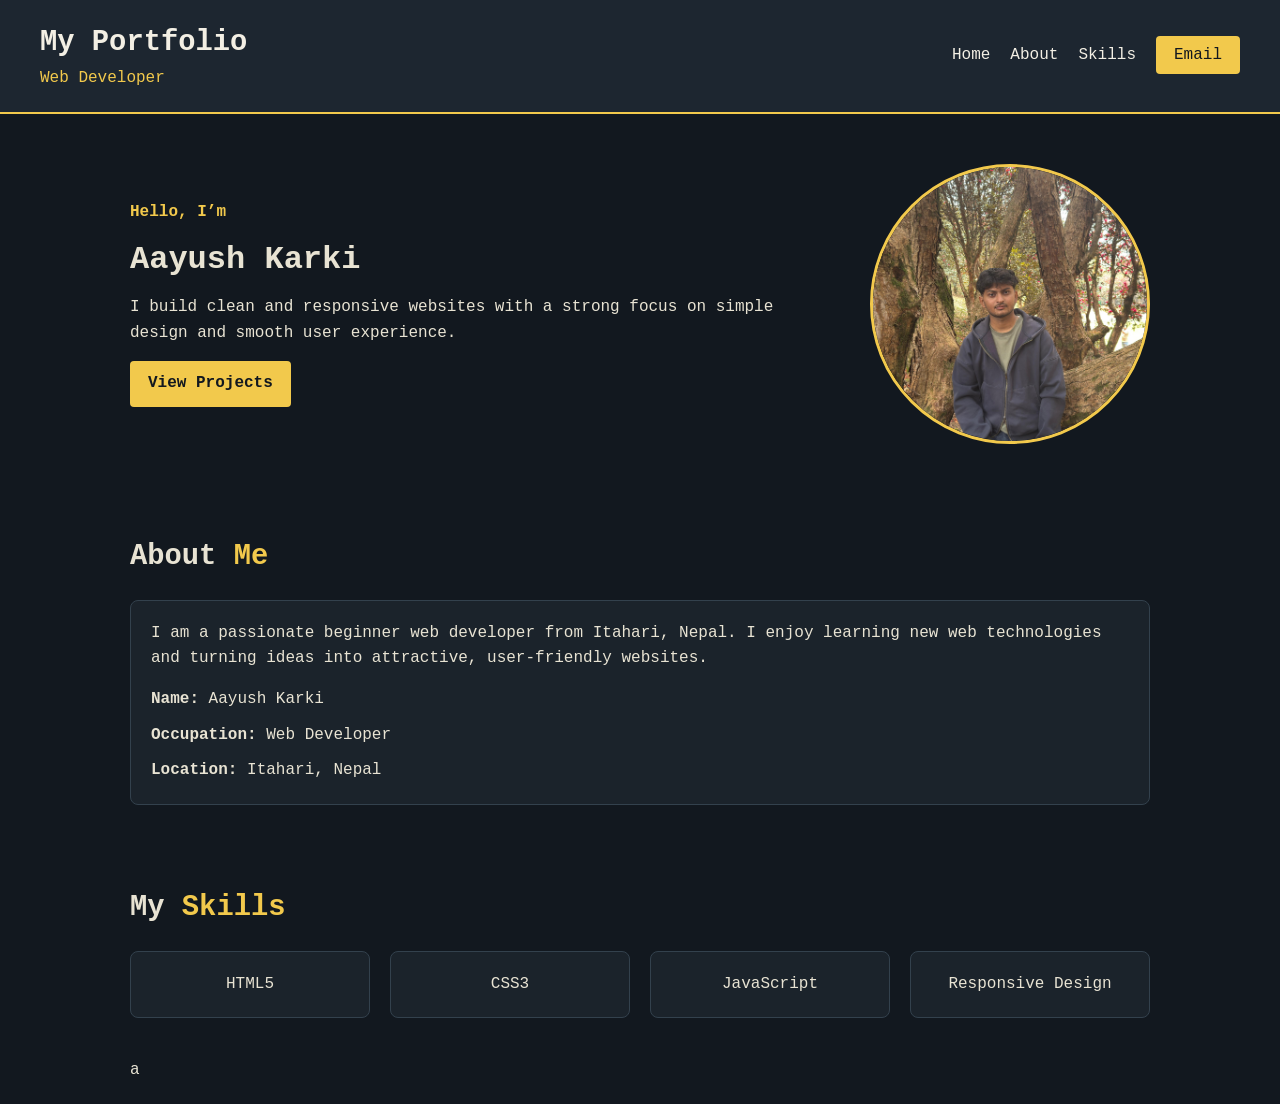
==== index.html @ 173c533f "firstcommit" ====
<!DOCTYPE html>
<html lang="en">
<head>
    <meta charset="UTF-8">
    <meta name="viewport" content="width=device-width, initial-scale=1.0">
    <title>My Portfolio</title>
    <link rel="stylesheet" href="style.css">
</head>
<body>
    <header class="container">
        <div class="brand">
            <h1>My Portfolio</h1>
            <p>Web Developer</p>
        </div>
        <nav class="navbar">
            <ul>
                <li><a href="#home">Home</a></li>
                <li><a href="#about">About</a></li>
                <li><a href="#skills">Skills</a></li>
                <li><a href="mailto:connects.aayush@gmail.com" class="email">Email</a></li>
            </ul>
        </nav>
    </header>

    <main>
        <section id="home" class="profile">
            <div class="profile-text">
                <p class="intro">Hello, I’m</p>
                <h2>Aayush Karki</h2>
                <p>I build clean and responsive websites with a strong focus on simple design and smooth user experience.</p>
                <a href="#projects" class="btn">View Projects</a>
            </div>
            <img src="images/profile.jpg" alt="Aayush Karki" class="profile-image">
        </section>

        <section id="about" class="section">
            <h2>About <span>Me</span></h2>
            <div class="card">
                <p>I am a passionate beginner web developer from Itahari, Nepal. I enjoy learning new web technologies and turning ideas into attractive, user-friendly websites.</p>
                <ul class="info-list">
                    <li><strong>Name:</strong> Aayush Karki</li>
                    <li><strong>Occupation:</strong> Web Developer</li>
                    <li><strong>Location:</strong> Itahari, Nepal</li>
                </ul>
            </div>
        </section>

        <section id="skills" class="section">
            <h2>My <span>Skills</span></h2>
            <div class="skills-grid">
                <div class="card skill-card">HTML5</div>
                <div class="card skill-card">CSS3</div>
                <div class="card skill-card">JavaScript</div>
                <div class="card skill-card">Responsive Design</div>
                a
            </div>
        </section>

        <!-- <section id="qualifications" class="section">
            <h2>Qualifications</h2>
            <div class="timeline">
                <div class="card timeline-item">
                    <h3>2025 - Present</h3>
                    <p>Learning web development and creating personal projects.</p>
                </div>
                <div class="card timeline-item">
                    <h3>2024</h3>
                    <p>Built foundational knowledge in HTML, CSS, and design basics.</p>
                </div>
            </div>
        </section>

        <section id="projects" class="section">
            <h2>Projects</h2>
            <div class="projects-grid">
                <article class="card project-card">
                    <h3>Portfolio Website</h3>
                    <p>A simple personal portfolio built with HTML and CSS.</p>
                </article>
                <article class="card project-card">
                    <h3>Landing Page</h3>
                    <p>A responsive landing page with structured content sections.</p>
                </article>
                <article class="card project-card">
                    <h3>Web Design Practice</h3>
                    <p>Experimenting with layouts, colors, and UI styling.</p>
                </article>
            </div>
        </section> -->
    </main>

    <!-- <footer class="footer">
        <p>© 2026 Aayush Karki. All rights reserved.</p>
    </footer> -->
</body>
</html>
---- style.css ----
* {
    box-sizing: border-box;
    margin: 0;
    padding: 0;
}

body {
    background-color: #12181f;
    color: #e8e3d3;
    font-family: 'Courier New', Courier, monospace;
    line-height: 1.6;
}

a {
    color: inherit;
    text-decoration: none;
}

.container {
    background-color: #1d2630;
    padding: 20px 40px;
    color: #f3efe4;
    display: flex;
    justify-content: space-between;
    align-items: center;
    border-bottom: 2px solid #f2c94c;
}

.brand h1 {
    font-size: 1.8rem;
}

.brand p {
    color: #f2c94c;
}

.navbar ul {
    display: flex;
    gap: 20px;
    list-style: none;
}
.email:hover{
    background-color: #12181f;
}

.navbar a:hover {
    color: #f2c94c;
}
.email{
    background-color: #f2c94c;
    color: #12181f;
    padding: 10px 18px;
    border-radius: 4px;
}


.profile {
    display: flex;
    justify-content: space-between;
    align-items: center;
    gap: 30px;
    padding: 50px 40px;
    max-width: 1100px;
    margin: 0 auto;
}

.profile-text {
    flex: 1;
}

.intro {
    color: #f2c94c;
    font-weight: bold;
    margin-bottom: 8px;
}

.profile h2 {
    font-size: 2rem;
    margin-bottom: 10px;
}

.btn {
    display: inline-block;
    margin-top: 15px;
    background-color: #f2c94c;
    color: #12181f;
    padding: 10px 18px;
    font-weight: bold;
    border-radius: 4px;
}

.btn:hover {
    background-color: #ffd96a;
    color: #12181f;
}

.profile-image {
    width: 280px;
    height: 280px;
    object-fit: cover;
    border: 3px solid #f2c94c;
    border-radius: 50%;
}

.section {
    padding: 40px 40px 20px;
    max-width: 1100px;
    margin: 0 auto;
}

.section h2 {
    margin-bottom: 20px;
    font-size: 1.8rem;
}

.section h2 span {
    color: #f2c94c;
}

.card {
    border: 1px solid #33414d;
    padding: 20px;
    border-radius: 8px;
    margin-bottom: 20px;
    background-color: #1b232b;
}

.info-list {
    list-style: none;
    display: grid;
    gap: 10px;
    margin-top: 15px;
}

.skills-grid,
.projects-grid {
    display: grid;
    grid-template-columns: repeat(auto-fit, minmax(220px, 1fr));
    gap: 20px;
}

.skill-card,
.project-card {
    text-align: center;
}

.timeline {
    display: grid;
    gap: 20px;
}

.timeline-item h3,
.project-card h3 {
    color: #f2c94c;
    margin-bottom: 8px;
}

.footer {
    text-align: center;
    padding: 25px 20px;
    margin-top: 30px;
    background-color: #1a2129;
    border-top: 2px solid #f2c94c;
    color: #e8e3d3;
}

@media (max-width: 768px) {
    .container,
    .profile {
        flex-direction: column;
        text-align: center;
    }

    .navbar ul {
        flex-wrap: wrap;
        justify-content: center;
    }

    .profile-image {
        width: 220px;
        height: 220px;
    }
}
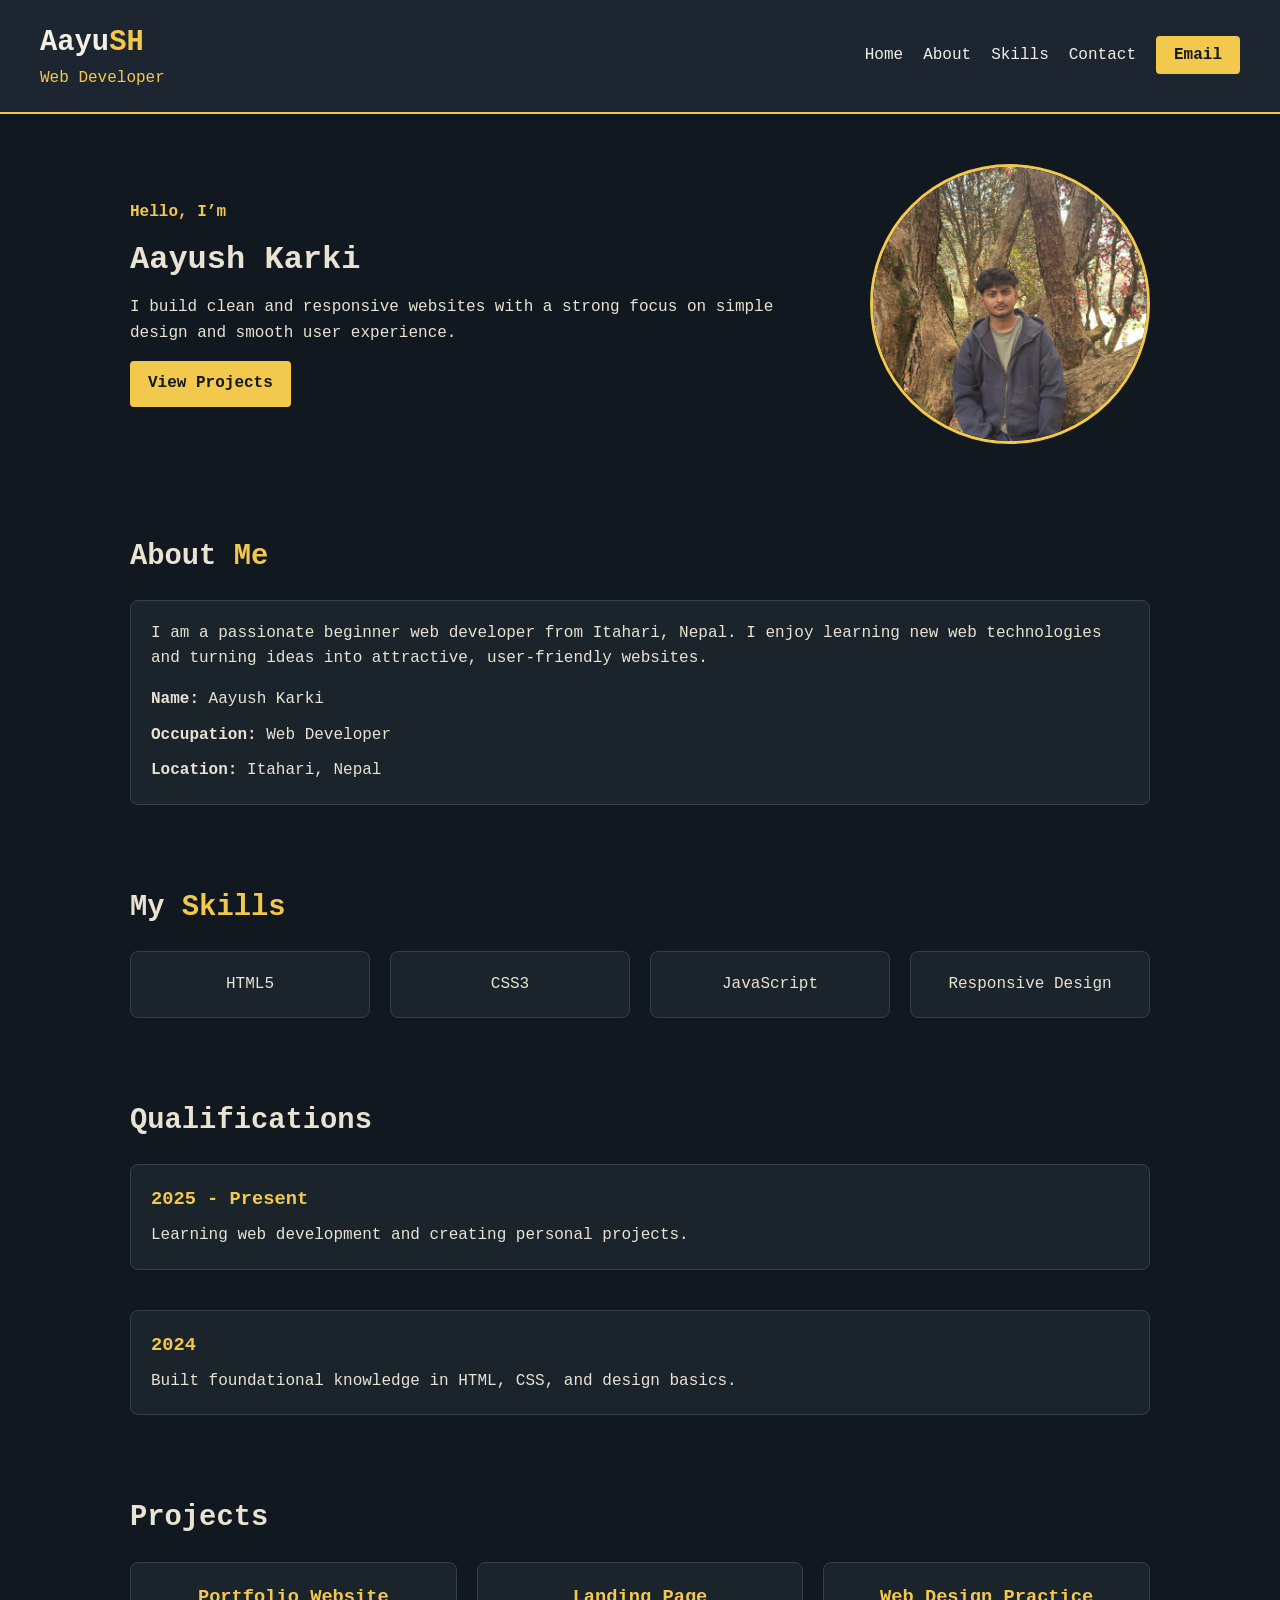
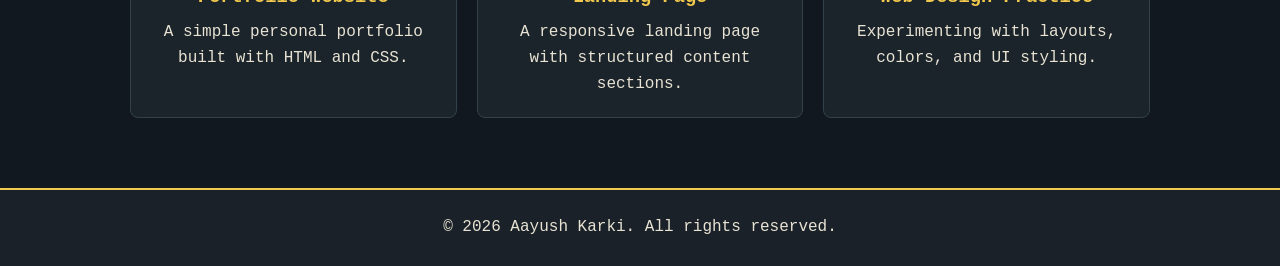
==== commit cb83ed78: "Update files" ====
--- a/index.html
+++ b/index.html
@@ -9,15 +9,16 @@
 <body>
     <header class="container">
         <div class="brand">
-            <h1>My Portfolio</h1>
+            <h1>Aayu<span style="color: #f2c94c; font-style: normal;">SH</span></h1>
             <p>Web Developer</p>
         </div>
         <nav class="navbar">
             <ul>
-                <li><a href="#home">Home</a></li>
+                <li><a href="index.html">Home</a></li>
                 <li><a href="#about">About</a></li>
                 <li><a href="#skills">Skills</a></li>
-                <li><a href="mailto:connects.aayush@gmail.com" class="email">Email</a></li>
+                <li><a href="contact.html">Contact</a></li>
+                <li><a href="mailto:connects.aayush@gmail.com" class="email" style="color: #12181f;">Email</a></li>
             </ul>
         </nav>
     </header>
@@ -52,11 +53,10 @@
                 <div class="card skill-card">CSS3</div>
                 <div class="card skill-card">JavaScript</div>
                 <div class="card skill-card">Responsive Design</div>
-                a
             </div>
         </section>
 
-        <!-- <section id="qualifications" class="section">
+        <section id="qualifications" class="section">
             <h2>Qualifications</h2>
             <div class="timeline">
                 <div class="card timeline-item">
@@ -86,11 +86,11 @@
                     <p>Experimenting with layouts, colors, and UI styling.</p>
                 </article>
             </div>
-        </section> -->
+        </section>
     </main>
 
-    <!-- <footer class="footer">
+    <footer class="footer">
         <p>© 2026 Aayush Karki. All rights reserved.</p>
-    </footer> -->
+    </footer>
 </body>
 </html>
--- a/style.css
+++ b/style.css
@@ -40,7 +40,8 @@
     list-style: none;
 }
 .email:hover{
-    background-color: #12181f;
+    color: #12181f;
+    background-color: #ffd96a;
 }
 
 .navbar a:hover {
@@ -51,6 +52,7 @@
     color: #12181f;
     padding: 10px 18px;
     border-radius: 4px;
+    font-weight: bold;
 }
 
 
@@ -180,4 +182,145 @@
         width: 220px;
         height: 220px;
     }
-}+}
+.contact {
+    padding: 60px 40px 40px;
+    max-width: 1100px;
+    margin: 0 auto;
+}
+
+.contact-text {
+    text-align: center;
+    margin-bottom: 30px;
+}
+
+.contact-text h2 {
+    font-size: 2rem;
+    margin-bottom: 12px;
+}
+
+.contact-text p {
+    display: inline-block;
+    color: #f2c94c;
+    border: 1px solid #e8e3d3;
+    padding: 8px 16px;
+    border-radius: 999px;
+    letter-spacing: 0.2em;
+    text-transform: uppercase;
+    font-size: 0.8rem;
+    margin: 0 auto !important;
+}
+
+.form {
+    display: flex;
+    flex-direction: column;
+    gap: 14px;
+    background-color: #1b232b;
+    border: 1px solid #f2c94c !important;
+    border-radius: 12px;
+    padding: 30px;
+    box-shadow: 0 10px 30px rgba(0, 0, 0, 0.25);
+}
+
+.form label {
+    color: #f3efe4;
+    font-weight: 600;
+}
+
+.form input,
+.form select,
+.form textarea {
+    width: 100%;
+    padding: 12px 14px;
+    border: 1px solid #33414d;
+    border-radius: 8px;
+    background-color: #12181f;
+    color: #e8e3d3;
+    font-family: inherit;
+    transition: border-color 0.2s ease, box-shadow 0.2s ease;
+}
+
+.form input:focus,
+.form select:focus,
+.form textarea:focus {
+    outline: none;
+    border-color: #f2c94c;
+    box-shadow: 0 0 0 2px rgba(242, 201, 76, 0.18);
+}
+
+.gender {
+    display: flex;
+    flex-wrap: wrap;
+    align-items: center;
+    gap: 12px;
+    margin-top: 4px;
+}
+
+.gender input[type="radio"] {
+    width: auto;
+    margin: 0;
+    accent-color: #f2c94c;
+}
+
+.message-box {
+    display: flex;
+    flex-direction: column;
+    gap: 8px;
+}
+
+.message-box textarea {
+    min-height: 120px;
+    resize: vertical;
+}
+
+.send-button {
+    align-self: flex-start;
+    border: none;
+    background-color: #f2c94c;
+    color: #12181f;
+    padding: 12px 20px;
+    border-radius: 8px;
+    font-weight: bold;
+    cursor: pointer;
+    transition: transform 0.2s ease, background-color 0.2s ease;
+}
+
+.send-button:hover {
+    background-color: #ffd96a;
+    transform: translateY(-2px);
+}
+
+@media (max-width: 768px) {
+    .container,
+    .profile {
+        flex-direction: column;
+        text-align: center;
+    }
+
+    .navbar ul {
+        flex-wrap: wrap;
+        justify-content: center;
+    }
+
+    .profile-image {
+        width: 220px;
+        height: 220px;
+    }
+
+    .contact {
+        padding: 40px 20px;
+    }
+
+    .form {
+        padding: 20px;
+    }
+
+    .gender {
+        flex-direction: column;
+        align-items: flex-start;
+    }
+
+    .send-button {
+        align-self: stretch;
+    }
+}
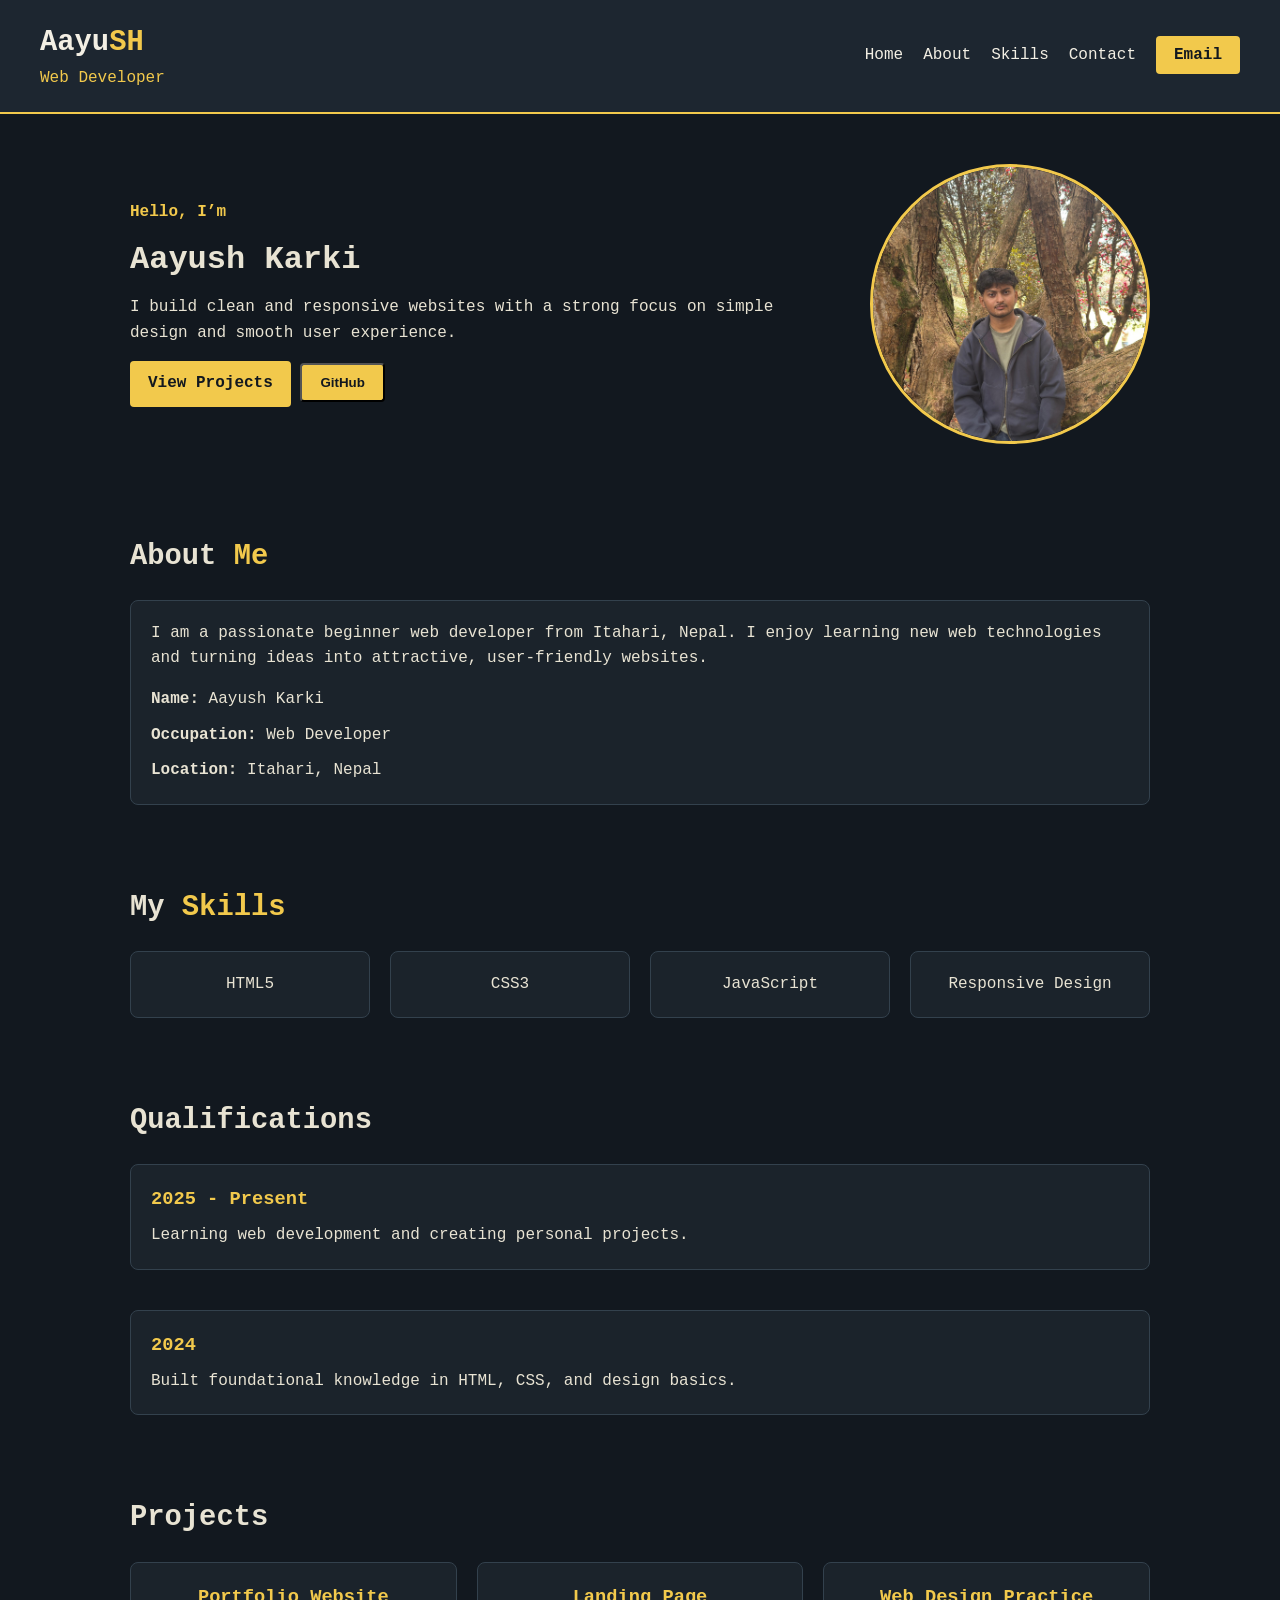
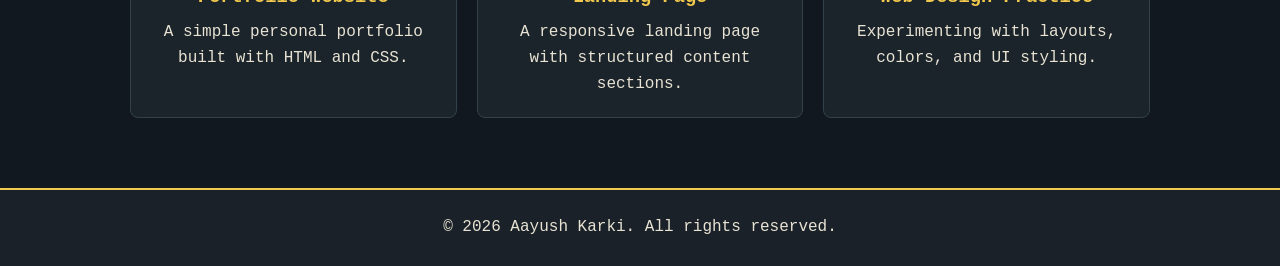
==== commit 236b3c6d: "updated" ====
--- a/index.html
+++ b/index.html
@@ -15,7 +15,7 @@
         <nav class="navbar">
             <ul>
                 <li><a href="index.html">Home</a></li>
-                <li><a href="#about">About</a></li>
+                <li><a href="about.html">About</a></li>
                 <li><a href="#skills">Skills</a></li>
                 <li><a href="contact.html">Contact</a></li>
                 <li><a href="mailto:connects.aayush@gmail.com" class="email" style="color: #12181f;">Email</a></li>
@@ -30,6 +30,7 @@
                 <h2>Aayush Karki</h2>
                 <p>I build clean and responsive websites with a strong focus on simple design and smooth user experience.</p>
                 <a href="#projects" class="btn">View Projects</a>
+                <button class="btn">GitHub</button>
             </div>
             <img src="images/profile.jpg" alt="Aayush Karki" class="profile-image">
         </section>
@@ -92,5 +93,6 @@
     <footer class="footer">
         <p>© 2026 Aayush Karki. All rights reserved.</p>
     </footer>
+    <script src="script.js"></script>
 </body>
 </html>
--- a/style.css
+++ b/style.css
@@ -290,6 +290,73 @@
     transform: translateY(-2px);
 }
 
+/* .age textarea{
+    min-height: 120px;
+    resize: vertical;
+} */
+.abt-form input::placeholder{
+    color: grey;
+    padding: 40px 0px;
+    margin: 40px 0px;
+    font-weight: bold;
+    padding: 30px 5px;
+    margin: 20px 0px;
+}
+.dark{
+    margin: 0px 150px;
+    align-self: flex-start;
+    border: none;
+    background-color: #f2c94c;
+    color: #12181f;
+    padding: 12px 20px;
+    border-radius: 8px;
+    font-weight: bold;
+    cursor: pointer;
+    transition: transform 0.2s ease, background-color 0.2s ease;
+}
+.rps{
+    margin: 20px 150px;
+}
+.rps h2{
+    color: #f2c94c;
+    margin-bottom: 2px;
+}
+.rps p{
+    color: #e8e3d3;
+}
+.rock{
+    margin: 10px 0px;
+}
+.rock button{
+    margin: 0px 20px;
+    margin-top: 30px;
+    padding: 20px;
+    background-color: #f2c94c;
+    border: 1px solid #12181f;
+    border-radius: 12px;
+    font-weight: bolder;
+    transition: transform 0.2s ease, background-color 0.2s ease;
+}
+.rock button:hover {
+    background-color: #ffd96a;
+    transform: translateY(-2px);
+}
+.resul
+{
+    color: #12181f;
+    border: 1px solid #e8e3d3;
+    border-radius: 30px;
+    background-color: transparent;
+    padding: 4px 20px;
+    margin: 40px 20px 40px 0px;
+    width: fit-content;
+    font-family: Arial, Helvetica, sans-serif;
+    font-weight: bolder;
+}
+.game-item{
+    padding: 0px 8px;
+    font-size: 2rem;
+}
 @media (max-width: 768px) {
     .container,
     .profile {
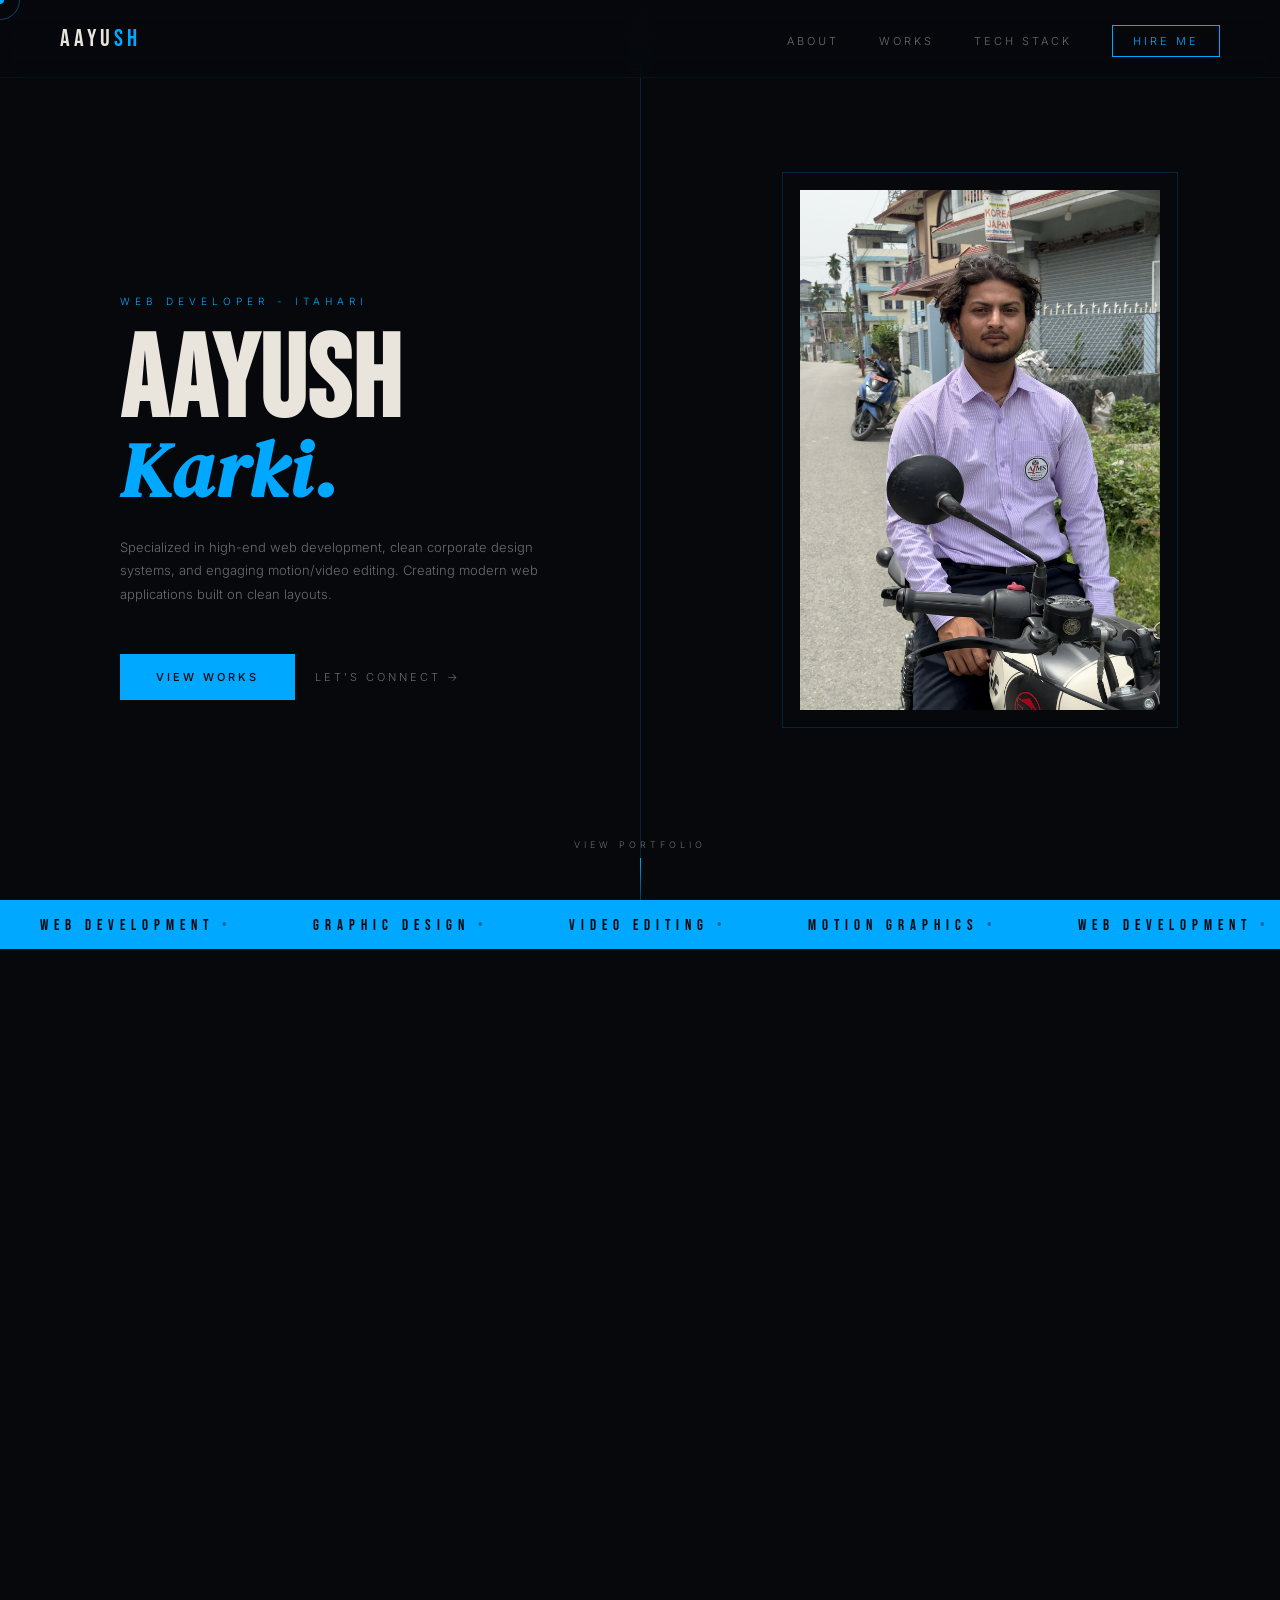
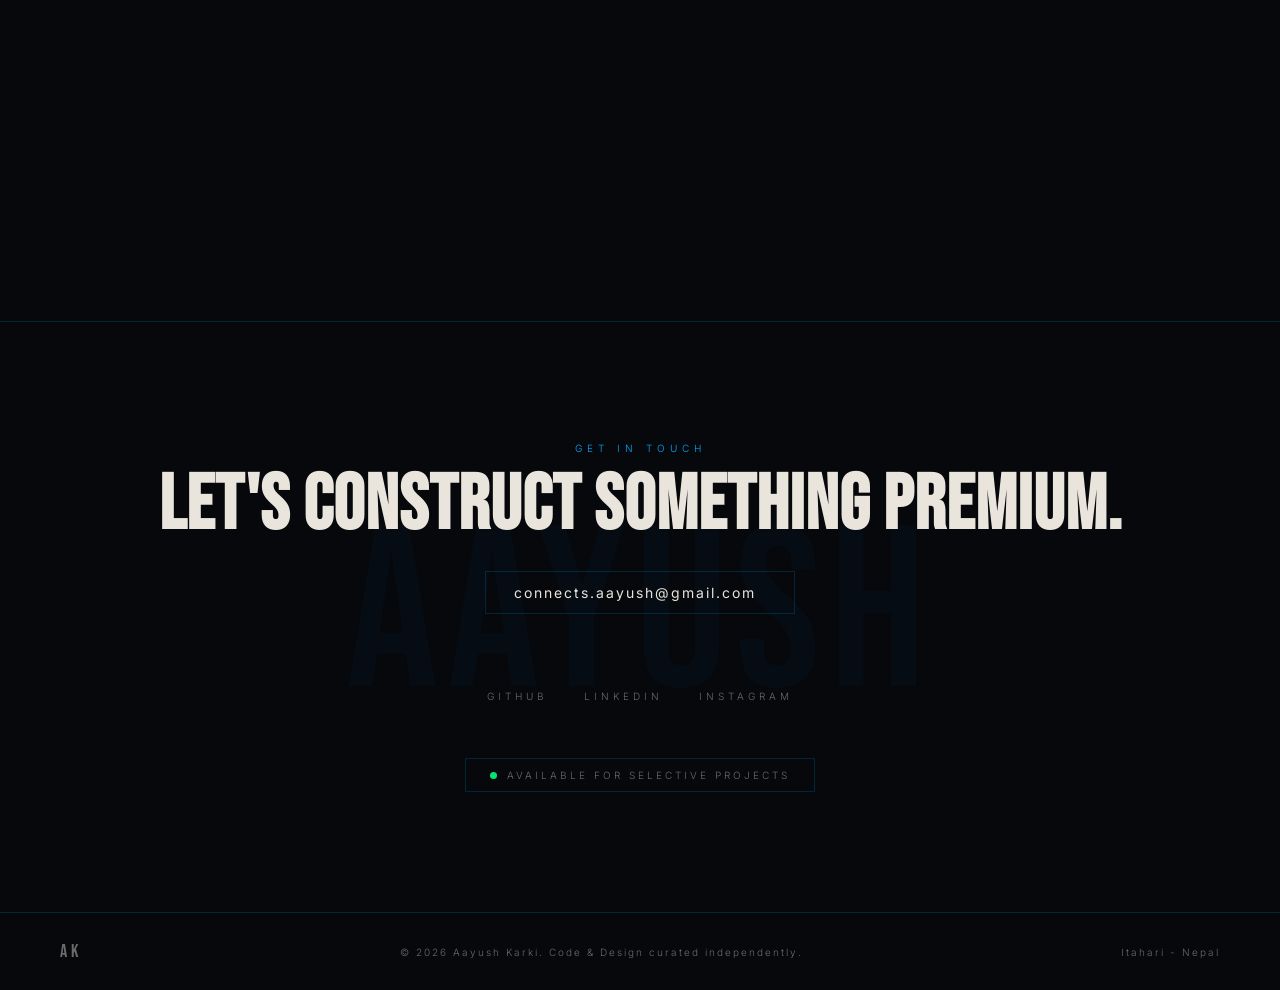
==== commit 20cac246: "portfolio redesign" ====
--- a/index.html
+++ b/index.html
@@ -1,98 +1,247 @@
 <!DOCTYPE html>
 <html lang="en">
+
 <head>
     <meta charset="UTF-8">
     <meta name="viewport" content="width=device-width, initial-scale=1.0">
-    <title>My Portfolio</title>
+    <meta name="description" content="Aayush Karki — Creative Web Developer, Graphic Designer & Video Editor.">
+    <title>Aayush Karki — Web Developer & Designer</title>
+    <!-- Fonts -->
+    <link
+        href="https://fonts.googleapis.com/css2?family=Bebas+Neue&family=DM+Serif+Display:ital@0;1&family=Inter:wght@300;400;500;600&display=swap"
+        rel="stylesheet">
+    <!-- Lucide Icons -->
+    <script src="https://unpkg.com/lucide@latest"></script>
     <link rel="stylesheet" href="style.css">
 </head>
+
 <body>
-    <header class="container">
-        <div class="brand">
-            <h1>Aayu<span style="color: #f2c94c; font-style: normal;">SH</span></h1>
-            <p>Web Developer</p>
+
+    <!-- Custom Cursor -->
+    <div class="cursor" id="cursor"></div>
+    <div class="cursor-ring" id="cursorRing"></div>
+
+    <!-- Ambient Grid Canvas -->
+    <canvas id="ambient-canvas"></canvas>
+
+    <!-- Navigation -->
+    <nav class="navbar">
+        <div class="nav-container">
+            <a href="#" class="nav-logo">Aayu<span style="color: #00a8ff;">SH</span></a>
+            <ul class="nav-links">
+                <li><a href="#about">About</a></li>
+                <li><a href="#work">Works</a></li>
+                <li><a href="#skills">Tech Stack</a></li>
+                <li><a href="#contact" class="nav-cta">Hire Me</a></li>
+            </ul>
+            <button class="menu-toggle" aria-label="Toggle Navigation">
+                <span class="bar"></span>
+                <span class="bar"></span>
+            </button>
         </div>
-        <nav class="navbar">
-            <ul>
-                <li><a href="index.html">Home</a></li>
-                <li><a href="about.html">About</a></li>
-                <li><a href="#skills">Skills</a></li>
-                <li><a href="contact.html">Contact</a></li>
-                <li><a href="mailto:connects.aayush@gmail.com" class="email" style="color: #12181f;">Email</a></li>
-            </ul>
-        </nav>
-    </header>
+    </nav>
 
     <main>
-        <section id="home" class="profile">
-            <div class="profile-text">
-                <p class="intro">Hello, I’m</p>
-                <h2>Aayush Karki</h2>
-                <p>I build clean and responsive websites with a strong focus on simple design and smooth user experience.</p>
-                <a href="#projects" class="btn">View Projects</a>
-                <button class="btn">GitHub</button>
-            </div>
-            <img src="images/profile.jpg" alt="Aayush Karki" class="profile-image">
-        </section>
-
-        <section id="about" class="section">
-            <h2>About <span>Me</span></h2>
-            <div class="card">
-                <p>I am a passionate beginner web developer from Itahari, Nepal. I enjoy learning new web technologies and turning ideas into attractive, user-friendly websites.</p>
-                <ul class="info-list">
-                    <li><strong>Name:</strong> Aayush Karki</li>
-                    <li><strong>Occupation:</strong> Web Developer</li>
-                    <li><strong>Location:</strong> Itahari, Nepal</li>
-                </ul>
-            </div>
-        </section>
-
-        <section id="skills" class="section">
-            <h2>My <span>Skills</span></h2>
-            <div class="skills-grid">
-                <div class="card skill-card">HTML5</div>
-                <div class="card skill-card">CSS3</div>
-                <div class="card skill-card">JavaScript</div>
-                <div class="card skill-card">Responsive Design</div>
-            </div>
-        </section>
-
-        <section id="qualifications" class="section">
-            <h2>Qualifications</h2>
-            <div class="timeline">
-                <div class="card timeline-item">
-                    <h3>2025 - Present</h3>
-                    <p>Learning web development and creating personal projects.</p>
-                </div>
-                <div class="card timeline-item">
-                    <h3>2024</h3>
-                    <p>Built foundational knowledge in HTML, CSS, and design basics.</p>
-                </div>
-            </div>
-        </section>
-
-        <section id="projects" class="section">
-            <h2>Projects</h2>
-            <div class="projects-grid">
-                <article class="card project-card">
-                    <h3>Portfolio Website</h3>
-                    <p>A simple personal portfolio built with HTML and CSS.</p>
-                </article>
-                <article class="card project-card">
-                    <h3>Landing Page</h3>
-                    <p>A responsive landing page with structured content sections.</p>
-                </article>
-                <article class="card project-card">
-                    <h3>Web Design Practice</h3>
-                    <p>Experimenting with layouts, colors, and UI styling.</p>
-                </article>
+        <!-- Hero Section -->
+        <section id="hero">
+            <div class="red-line"></div>
+
+            <div class="hero-left">
+                <p class="hero-tag animate-item">Web Developer - Itahari</p>
+                <h1 class="hero-name animate-item">
+                    AAYUSH
+                    <span>Karki.</span>
+                </h1>
+                <p class="hero-desc animate-item">
+                    Specialized in high-end web development, clean corporate design systems, and engaging motion/video
+                    editing. Creating modern web applications built on clean layouts.
+                </p>
+                <div class="hero-actions animate-item">
+                    <a href="#work" class="btn-primary">View Works</a>
+                    <a href="#contact" class="btn-ghost">Let's Connect →</a>
+                </div>
+            </div>
+
+            <div class="hero-right">
+                <div class="hero-photo-frame animate-item">
+                    <img src="images/hero.jpg" alt="Aayush Karki" class="hero-photo">
+                    <div class="photo-border-offset"></div>
+                </div>
+            </div>
+
+            <div class="hero-scroll">
+                <span>View Portfolio</span>
+                <div class="scroll-line"></div>
+            </div>
+        </section>
+
+        <!-- Ticker -->
+        <div class="ticker">
+            <div class="ticker-inner">
+                <span class="ticker-item">WEB DEVELOPMENT <span class="ticker-dot">•</span></span>
+                <span class="ticker-item">GRAPHIC DESIGN <span class="ticker-dot">•</span></span>
+                <span class="ticker-item">VIDEO EDITING <span class="ticker-dot">•</span></span>
+                <span class="ticker-item">MOTION GRAPHICS <span class="ticker-dot">•</span></span>
+                <span class="ticker-item">WEB DEVELOPMENT <span class="ticker-dot">•</span></span>
+                <span class="ticker-item">GRAPHIC DESIGN <span class="ticker-dot">•</span></span>
+                <span class="ticker-item">VIDEO EDITING <span class="ticker-dot">•</span></span>
+                <span class="ticker-item">MOTION GRAPHICS <span class="ticker-dot">•</span></span>
+            </div>
+        </div>
+
+        <!-- About Section -->
+        <section id="about" class="reveal">
+            <div class="about-left">
+                <p class="section-label">Biography</p>
+                <h2 class="section-title">AESTHETICS METICULOUSLY CODED.</h2>
+                <p class="about-text">
+                    I build premium web applications and design cohesive visual systems. Operating at the intersections
+                    of front-end development, brand design, and video editing to deliver a refined user experience.
+                </p>
+                <div class="about-stats">
+                    <div class="stat">
+                        <div class="stat-num">10<span>+</span></div>
+                        <div class="stat-label">Projects Completed</div>
+                    </div>
+                    <div class="stat">
+                        <div class="stat-num">2<span>+</span></div>
+                        <div class="stat-label">Years Practice</div>
+                    </div>
+                    <div class="stat">
+                        <div class="stat-num">7<span>+</span></div>
+                        <div class="stat-label">Happy Clients</div>
+                    </div>
+                </div>
+            </div>
+
+            <div class="about-right">
+                <div class="service-item">
+                    <span class="service-name">01. Web Development</span>
+                    <span class="service-tools">React / NextJS / JavaScript</span>
+                    <span class="service-arrow">→</span>
+                </div>
+                <div class="service-item">
+                    <span class="service-name">02. Graphic &amp; UI Design</span>
+                    <span class="service-tools">Figma / Photoshop</span>
+                    <span class="service-arrow">→</span>
+                </div>
+                <div class="service-item">
+                    <span class="service-name">03. Video &amp; Motion</span>
+                    <span class="service-tools">DaVinci Resolve</span>
+                    <span class="service-arrow">→</span>
+                </div>
+            </div>
+        </section>
+
+        <!-- Selected Work -->
+        <section id="work" class="reveal">
+            <div class="work-header">
+                <div>
+                    <p class="section-label">Selected Works</p>
+                    <h2 class="section-title">FEATURED COMMISSIONS</h2>
+                </div>
+            </div>
+
+            <div class="work-grid">
+                <!-- Project 1 (Tech) -->
+                <div class="work-item work-item-large">
+                    <div class="work-placeholder">
+                        <img src="https://images.unsplash.com/photo-1555066931-4365d14bab8c?auto=format&fit=crop&w=1200&q=80"
+                            alt="WebGL Graphics Portal" class="work-thumb">
+                    </div>
+                    <div class="work-overlay">
+                        <h3 class="work-title">AetherEngine GL Portal</h3>
+                        <p class="work-cat">React / NextJS / WebGL</p>
+                    </div>
+                </div>
+
+                <!-- Project 2 (Design) -->
+                <div class="work-item">
+                    <div class="work-placeholder">
+                        <img src="https://images.unsplash.com/photo-1618005182384-a83a8bd57fbe?auto=format&fit=crop&w=800&q=80"
+                            alt="Kinetic Visual Systems" class="work-thumb">
+                    </div>
+                    <div class="work-overlay">
+                        <h3 class="work-title">Kinetic Visual Systems</h3>
+                        <p class="work-cat">Brand Design / Typography</p>
+                    </div>
+                </div>
+
+                <!-- Project 3 (Video) -->
+                <div class="work-item">
+                    <div class="work-placeholder">
+                        <img src="https://images.unsplash.com/photo-1574717024653-61fd2cf4d44d?auto=format&fit=crop&w=800&q=80"
+                            alt="Cybernetic Reel" class="work-thumb">
+                    </div>
+                    <div class="work-overlay">
+                        <h3 class="work-title">Cybernetic Narrative edit</h3>
+                        <p class="work-cat">Premiere Pro / Color Grading</p>
+                    </div>
+                </div>
+
+                <!-- Project 4 (Tech) -->
+                <div class="work-item work-item-large">
+                    <div class="work-placeholder">
+                        <img src="https://images.unsplash.com/photo-1551288049-bebda4e38f71?auto=format&fit=crop&w=1200&q=80"
+                            alt="Pulse Dashboard" class="work-thumb">
+                    </div>
+                    <div class="work-overlay">
+                        <h3 class="work-title">Pulse Dashboard</h3>
+                        <p class="work-cat">WebSockets / API Telemetry</p>
+                    </div>
+                </div>
+            </div>
+        </section>
+
+        <!-- Tooling -->
+        <section id="skills" class="reveal">
+            <p class="section-label">Tooling &amp; Technology</p>
+            <h2 class="section-title">CURRENT STACK</h2>
+            <div class="tools-row">
+                <span class="tool-tag">HTML / CSS</span>
+                <span class="tool-tag">JavaScript</span>
+                <span class="tool-tag">React</span>
+                <span class="tool-tag">Next.js</span>
+                <span class="tool-tag">NodeJS</span>
+                <span class="tool-tag">Python</span>
+                <span class="tool-tag">Figma</span>
+                <span class="tool-tag">Photoshop</span>
+                <span class="tool-tag">DaVinci Resolve</span>
+                <span class="tool-tag">Git / GitHub</span>
+            </div>
+        </section>
+
+        <!-- Contact -->
+        <section id="contact">
+            <div class="contact-bg-text">AAYUSH</div>
+            <div class="contact-inner">
+                <p class="section-label">Get In Touch</p>
+                <h2 class="section-title">LET'S CONSTRUCT SOMETHING PREMIUM.</h2>
+                <a href="mailto:connects.aayush@gmail.com" class="contact-email">
+                    connects.aayush@gmail.com <i data-lucide="mail"></i>
+                </a>
+
+                <div class="social-links">
+                    <a href="https://github.com/aayushkarki-cdx" target="_blank" class="social-link">Github</a>
+                    <a href="https://linkedin.com/in/aayushkark1" target="_blank" class="social-link">LinkedIn</a>
+                    <a href="https://instagram.com/aayushkark1_" target="_blank" class="social-link">Instagram</a>
+                </div>
+
+                <div class="contact-avail">
+                    <span class="avail-dot"></span> Available for selective projects
+                </div>
             </div>
         </section>
     </main>
 
+    <!-- Footer -->
     <footer class="footer">
-        <p>© 2026 Aayush Karki. All rights reserved.</p>
+        <span class="footer-logo">AK</span>
+        <span class="footer-copy">&copy; 2026 Aayush Karki. Code &amp; Design curated independently.</span>
+        <span class="footer-loc">Itahari - Nepal</span>
     </footer>
-    <script src="script.js"></script>
+
+    <script src="app.js"></script>
 </body>
+
 </html>
--- a/style.css
+++ b/style.css
@@ -1,393 +1,1035 @@
-* {
-    box-sizing: border-box;
+:root {
+    --accent: #00a8ff;           /* Premium Cerulean Blue (Web Dev Accent) */
+    --accent-dim: #0088d0;       /* Darker shade for hover state */
+    --cream: #eae5dc;            /* Warm Off-White / Cream */
+    --black: #06080c;            /* Obsidian Deep Pitch Black */
+    --dark: #0e121a;             /* Dark Gray Base */
+    --mid: #141a26;              /* Mid Gray Base */
+    --border: rgba(0, 168, 255, 0.18); /* Dim Blue Border */
+    --text-mute: rgba(234, 229, 220, 0.45);
+}
+
+*, *::before, *::after {
     margin: 0;
     padding: 0;
+    box-sizing: border-box;
+}
+
+html {
+    scroll-behavior: smooth;
 }
 
 body {
-    background-color: #12181f;
-    color: #e8e3d3;
-    font-family: 'Courier New', Courier, monospace;
-    line-height: 1.6;
-}
-
-a {
-    color: inherit;
+    background: var(--black);
+    color: var(--cream);
+    font-family: 'Inter', sans-serif;
+    font-weight: 300;
+    overflow-x: hidden;
+    cursor: none; /* Custom smooth cursor */
+}
+
+/* CUSTOM SMOOTH CURSOR */
+.cursor {
+    position: fixed;
+    top: 0;
+    left: 0;
+    width: 8px;
+    height: 8px;
+    background: var(--accent);
+    border-radius: 50%;
+    pointer-events: none;
+    z-index: 9999;
+    transform: translate(-50%, -50%);
+    transition: width 0.2s, height 0.2s, background 0.2s;
+}
+
+.cursor-ring {
+    position: fixed;
+    top: 0;
+    left: 0;
+    width: 40px;
+    height: 40px;
+    border: 1px solid rgba(0, 168, 255, 0.4);
+    border-radius: 50%;
+    pointer-events: none;
+    z-index: 9998;
+    transform: translate(-50%, -50%);
+    transition: width 0.3s, height 0.3s, border-color 0.3s;
+}
+
+.hover-link .cursor {
+    width: 16px;
+    height: 16px;
+    background: var(--cream);
+}
+
+.hover-link .cursor-ring {
+    width: 60px;
+    height: 60px;
+    border-color: var(--accent);
+}
+
+/* Ambient Canvas Grid Background */
+#ambient-canvas {
+    position: fixed;
+    top: 0;
+    left: 0;
+    width: 100vw;
+    height: 100vh;
+    z-index: -2;
+    pointer-events: none;
+}
+
+/* NAVBAR & CONTAINER */
+.navbar {
+    position: fixed;
+    top: 0;
+    left: 0;
+    right: 0;
+    z-index: 100;
+    background: linear-gradient(to bottom, rgba(6, 8, 12, 0.95), transparent);
+    border-bottom: 1px solid rgba(0, 168, 255, 0.05);
+    backdrop-filter: blur(8px);
+    -webkit-backdrop-filter: blur(8px);
+}
+
+.nav-container {
+    max-width: 1400px;
+    margin: 0 auto;
+    display: flex;
+    justify-content: space-between;
+    align-items: center;
+    padding: 24px 60px;
+}
+
+.nav-logo {
+    font-family: 'Bebas Neue', sans-serif;
+    font-size: 24px;
+    letter-spacing: 4px;
+    color: var(--cream);
     text-decoration: none;
 }
 
-.container {
-    background-color: #1d2630;
-    padding: 20px 40px;
-    color: #f3efe4;
+.nav-links {
+    display: flex;
+    gap: 40px;
+    list-style: none;
+    align-items: center;
+}
+
+.nav-links a {
+    color: var(--text-mute);
+    text-decoration: none;
+    font-size: 11px;
+    letter-spacing: 3px;
+    text-transform: uppercase;
+    transition: color 0.3s;
+}
+
+.nav-links a:hover {
+    color: var(--cream);
+}
+
+.nav-cta {
+    font-size: 11px;
+    letter-spacing: 2px;
+    text-transform: uppercase;
+    color: var(--accent) !important;
+    border: 1px solid var(--accent) !important;
+    padding: 8px 20px;
+    transition: background 0.3s, color 0.3s !important;
+}
+
+.nav-cta:hover {
+    background: var(--accent) !important;
+    color: var(--black) !important;
+}
+
+.menu-toggle {
+    display: none;
+    background: none;
+    border: none;
+    flex-direction: column;
+    gap: 6px;
+    cursor: pointer;
+}
+
+.menu-toggle .bar {
+    width: 22px;
+    height: 1.5px;
+    background-color: var(--cream);
+    transition: all 0.3s ease;
+}
+
+/* HERO SECTION */
+#hero {
+    height: 100vh;
+    display: grid;
+    grid-template-columns: 1fr 1fr;
+    position: relative;
+    overflow: hidden;
+}
+
+.hero-left {
+    display: flex;
+    flex-direction: column;
+    justify-content: flex-end;
+    padding: 0 60px 80px;
+    z-index: 2;
+    position: relative;
+}
+
+.hero-tag {
+    font-size: 10px;
+    letter-spacing: 5px;
+    text-transform: uppercase;
+    color: var(--accent);
+    margin-bottom: 24px;
+    opacity: 0;
+    transform: translateY(20px);
+}
+
+.hero-name {
+    font-family: 'Bebas Neue', sans-serif;
+    font-size: clamp(72px, 9vw, 130px);
+    line-height: 0.9;
+    letter-spacing: 2px;
+    color: var(--cream);
+    opacity: 0;
+    transform: translateY(20px);
+}
+
+.hero-name span {
+    color: var(--accent);
+    font-family: 'DM Serif Display', serif;
+    font-style: italic;
+    font-size: clamp(50px, 6vw, 90px);
+    display: block;
+}
+
+.hero-desc {
+    margin-top: 32px;
+    font-size: 13px;
+    line-height: 1.8;
+    color: var(--text-mute);
+    max-width: 420px;
+    opacity: 0;
+    transform: translateY(20px);
+}
+
+.hero-actions {
+    margin-top: 48px;
+    display: flex;
+    gap: 20px;
+    align-items: center;
+    opacity: 0;
+    transform: translateY(20px);
+}
+
+.btn-primary {
+    background: var(--accent);
+    color: var(--black);
+    text-decoration: none;
+    font-size: 11px;
+    letter-spacing: 3px;
+    text-transform: uppercase;
+    padding: 16px 36px;
+    transition: background 0.3s, transform 0.2s;
+    display: inline-block;
+    font-weight: 500;
+}
+
+.btn-primary:hover {
+    background: var(--accent-dim);
+    transform: translateY(-2px);
+}
+
+.btn-ghost {
+    color: var(--text-mute);
+    text-decoration: none;
+    font-size: 11px;
+    letter-spacing: 3px;
+    text-transform: uppercase;
+    transition: color 0.3s;
+}
+
+.btn-ghost:hover {
+    color: var(--cream);
+}
+
+.hero-right {
+    position: relative;
+    z-index: 2;
+    display: flex;
+    align-items: center;
+    justify-content: flex-end;
+    padding-right: 60px;
+}
+
+.hero-photo-frame {
+    width: 360px;
+    height: 520px;
+    position: relative;
+    opacity: 0;
+    transform: scale(0.95);
+}
+
+.hero-photo {
+    width: 100%;
+    height: 100%;
+    object-fit: cover;
+    object-position: top center;
+    filter: contrast(1.05) saturate(0.88);
+    display: block;
+}
+
+.photo-border-offset {
+    position: absolute;
+    top: -18px;
+    left: -18px;
+    right: -18px;
+    bottom: -18px;
+    border: 1px solid var(--border);
+    pointer-events: none;
+    z-index: -1;
+}
+
+.hero-scroll {
+    position: absolute;
+    bottom: -8px;
+    left: 50%;
+    transform: translateX(-50%);
+    display: flex;
+    flex-direction: column;
+    align-items: center;
+    gap: 8px;
+    opacity: 0;
+    animation: fadeIn 1s 1.2s forwards;
+}
+
+.hero-scroll span {
+    font-size: 9px;
+    letter-spacing: 4px;
+    text-transform: uppercase;
+    color: var(--text-mute);
+}
+
+.scroll-line {
+    width: 1px;
+    height: 50px;
+    background: linear-gradient(to bottom, var(--accent), transparent);
+    animation: scrollPulse 2s infinite;
+}
+
+.red-line {
+    position: absolute;
+    top: 0;
+    bottom: 0;
+    left: 50%;
+    width: 1px;
+    background: var(--border);
+    z-index: 1;
+}
+
+/* ANIMATE ITEMS IN HERO */
+.animate-item {
+    animation: fadeUp 1s cubic-bezier(0.16, 1, 0.3, 1) forwards;
+}
+.hero-tag.animate-item { animation-delay: 0.2s; }
+.hero-name.animate-item { animation-delay: 0.4s; }
+.hero-desc.animate-item { animation-delay: 0.6s; }
+.hero-actions.animate-item { animation-delay: 0.8s; }
+.hero-photo-frame.animate-item { animation: scaleFadeIn 1.2s cubic-bezier(0.16, 1, 0.3, 1) 0.9s forwards; }
+
+/* TICKER */
+.ticker {
+    background: var(--accent);
+    padding: 14px 0;
+    overflow: hidden;
+    white-space: nowrap;
+}
+
+.ticker-inner {
+    display: inline-flex;
+    animation: ticker 25s linear infinite;
+}
+
+.ticker-item {
+    font-family: 'Bebas Neue', sans-serif;
+    font-size: 15px;
+    letter-spacing: 6px;
+    color: var(--black);
+    padding: 0 40px;
+}
+
+.ticker-dot {
+    color: rgba(6, 8, 12, 0.4);
+}
+
+/* SECTION BASE */
+section {
+    padding: 120px 60px;
+}
+
+.section-label {
+    font-size: 10px;
+    letter-spacing: 5px;
+    text-transform: uppercase;
+    color: var(--accent);
+    margin-bottom: 16px;
+}
+
+.section-title {
+    font-family: 'Bebas Neue', sans-serif;
+    font-size: clamp(48px, 6vw, 90px);
+    line-height: 0.95;
+    letter-spacing: 1px;
+    color: var(--cream);
+}
+
+/* ABOUT */
+#about {
+    display: grid;
+    grid-template-columns: 1fr 1fr;
+    gap: 80px;
+    align-items: center;
+    border-top: 1px solid var(--border);
+}
+
+.about-text {
+    margin-top: 32px;
+    font-size: 15px;
+    line-height: 1.9;
+    color: var(--text-mute);
+    max-width: 480px;
+}
+
+.about-stats {
+    margin-top: 56px;
+    display: grid;
+    grid-template-columns: repeat(3, 1fr);
+    gap: 1px;
+    background: var(--border);
+}
+
+.stat {
+    background: var(--black);
+    padding: 32px 24px;
+}
+
+.stat-num {
+    font-family: 'Bebas Neue', sans-serif;
+    font-size: 52px;
+    color: var(--cream);
+    line-height: 1;
+}
+
+.stat-num span {
+    color: var(--accent);
+}
+
+.stat-label {
+    font-size: 10px;
+    letter-spacing: 3px;
+    text-transform: uppercase;
+    color: var(--text-mute);
+    margin-top: 8px;
+}
+
+.about-right {
+    display: flex;
+    flex-direction: column;
+}
+
+.service-item {
+    padding: 28px 0;
+    border-bottom: 1px solid var(--border);
     display: flex;
     justify-content: space-between;
     align-items: center;
-    border-bottom: 2px solid #f2c94c;
-}
-
-.brand h1 {
-    font-size: 1.8rem;
-}
-
-.brand p {
-    color: #f2c94c;
-}
-
-.navbar ul {
-    display: flex;
-    gap: 20px;
-    list-style: none;
-}
-.email:hover{
-    color: #12181f;
-    background-color: #ffd96a;
-}
-
-.navbar a:hover {
-    color: #f2c94c;
-}
-.email{
-    background-color: #f2c94c;
-    color: #12181f;
-    padding: 10px 18px;
-    border-radius: 4px;
-    font-weight: bold;
-}
-
-
-.profile {
+    transition: padding-left 0.4s cubic-bezier(0.16, 1, 0.3, 1);
+}
+
+.service-item:hover {
+    padding-left: 16px;
+}
+
+.service-item:hover .service-arrow {
+    color: var(--accent);
+    transform: translateX(4px);
+}
+
+.service-name {
+    font-family: 'Bebas Neue', sans-serif;
+    font-size: 28px;
+    letter-spacing: 2px;
+    color: var(--cream);
+}
+
+.service-tools {
+    font-size: 10px;
+    letter-spacing: 2px;
+    color: var(--text-mute);
+    text-transform: uppercase;
+}
+
+.service-arrow {
+    color: var(--text-mute);
+    font-size: 18px;
+    transition: color 0.3s, transform 0.3s;
+}
+
+/* TOOLS */
+#skills {
+    border-top: 1px solid var(--border);
+}
+
+.tools-row {
+    margin-top: 48px;
+    display: flex;
+    flex-wrap: wrap;
+    gap: 12px;
+}
+
+.tool-tag {
+    border: 1px solid var(--border);
+    padding: 8px 20px;
+    font-size: 10px;
+    letter-spacing: 3px;
+    text-transform: uppercase;
+    color: var(--text-mute);
+    transition: border-color 0.3s, color 0.3s, background-color 0.3s;
+}
+
+.tool-tag:hover {
+    border-color: var(--accent);
+    color: var(--cream);
+    background-color: rgba(0, 168, 255, 0.05);
+}
+
+/* WORK GRID & PLACEHOLDER VISUALS */
+#work {
+    border-top: 1px solid var(--border);
+    padding-top: 120px;
+}
+
+.work-header {
     display: flex;
     justify-content: space-between;
-    align-items: center;
-    gap: 30px;
-    padding: 50px 40px;
-    max-width: 1100px;
-    margin: 0 auto;
-}
-
-.profile-text {
-    flex: 1;
-}
-
-.intro {
-    color: #f2c94c;
-    font-weight: bold;
+    align-items: flex-end;
+    margin-bottom: 64px;
+}
+
+.work-grid {
+    display: grid;
+    grid-template-columns: repeat(3, 1fr);
+    gap: 2px;
+    background: var(--border);
+}
+
+.work-item {
+    position: relative;
+    overflow: hidden;
+    background: var(--mid);
+    aspect-ratio: 4/5;
+}
+
+.work-item-large {
+    grid-column: span 2;
+    aspect-ratio: 16/10;
+}
+
+.work-overlay {
+    position: absolute;
+    inset: 0;
+    background: linear-gradient(to top, rgba(6, 8, 12, 0.95) 0%, transparent 60%);
+    opacity: 0;
+    transition: opacity 0.4s cubic-bezier(0.16, 1, 0.3, 1);
+    display: flex;
+    flex-direction: column;
+    justify-content: flex-end;
+    padding: 28px;
+    z-index: 5;
+}
+
+.work-item:hover .work-overlay {
+    opacity: 1;
+}
+
+.work-title {
+    font-family: 'Bebas Neue', sans-serif;
+    font-size: 22px;
+    letter-spacing: 2px;
+    color: var(--cream);
+}
+
+.work-cat {
+    font-size: 10px;
+    letter-spacing: 3px;
+    text-transform: uppercase;
+    color: var(--accent);
+    margin-top: 4px;
+}
+
+.work-placeholder {
+    width: 100%;
+    height: 100%;
+    display: flex;
+    align-items: center;
+    justify-content: center;
+    background: var(--mid);
+    border: 1px solid var(--border);
+    transition: transform 0.8s cubic-bezier(0.16, 1, 0.3, 1);
+    position: relative;
+    overflow: hidden;
+}
+
+.work-thumb {
+    width: 100%;
+    height: 100%;
+    object-fit: cover;
+    filter: grayscale(100%) contrast(1.1) brightness(0.7);
+    transition: transform 0.8s cubic-bezier(0.16, 1, 0.3, 1), filter 0.8s;
+}
+
+.work-item:hover .work-thumb {
+    transform: scale(1.05);
+    filter: grayscale(0%) contrast(1) brightness(0.95);
+}
+
+/* CUSTOM VISUAL MOCKUPS */
+.wp-visual {
+    width: 100%;
+    height: 100%;
+    position: relative;
+    background-color: var(--dark);
+    display: flex;
+    flex-direction: column;
+}
+
+/* Mac Browser Style Mockups */
+.mac-header {
+    height: 30px;
+    background-color: rgba(255, 255, 255, 0.02);
+    border-bottom: 1px solid var(--border);
+    display: flex;
+    align-items: center;
+    gap: 6px;
+    padding: 0 15px;
+}
+
+.mac-dot {
+    width: 6px;
+    height: 6px;
+    border-radius: 50%;
+    background-color: rgba(234, 229, 220, 0.2);
+}
+
+.mac-url {
+    font-size: 8px;
+    color: var(--text-mute);
+    margin-left: 20px;
+    letter-spacing: 1px;
+}
+
+.mac-content {
+    flex-grow: 1;
+    padding: 20px;
+    display: flex;
+}
+
+.mock-grid {
+    display: flex;
+    gap: 15px;
+    width: 100%;
+}
+
+.mock-sidebar {
+    width: 25%;
+    border-right: 1px dashed var(--border);
+}
+
+.mock-main {
+    flex-grow: 1;
+    display: flex;
+    flex-direction: column;
+    gap: 12px;
+}
+
+.mock-chart {
+    height: 60px;
+    border: 1px solid var(--border);
+    position: relative;
+}
+
+.mock-chart::after {
+    content: '';
+    position: absolute;
+    bottom: 0;
+    left: 0;
+    width: 100%;
+    height: 50%;
+    background: linear-gradient(180deg, rgba(0, 168, 255, 0.1), transparent);
+}
+
+.mock-lines span {
+    display: block;
+    height: 6px;
+    background-color: rgba(255, 255, 255, 0.03);
     margin-bottom: 8px;
 }
 
-.profile h2 {
-    font-size: 2rem;
-    margin-bottom: 10px;
-}
-
-.btn {
-    display: inline-block;
-    margin-top: 15px;
-    background-color: #f2c94c;
-    color: #12181f;
-    padding: 10px 18px;
-    font-weight: bold;
-    border-radius: 4px;
-}
-
-.btn:hover {
-    background-color: #ffd96a;
-    color: #12181f;
-}
-
-.profile-image {
-    width: 280px;
-    height: 280px;
-    object-fit: cover;
-    border: 3px solid #f2c94c;
+/* Brand Mockup details */
+.design-visual-1 {
+    display: flex;
+    justify-content: center;
+    align-items: center;
+}
+
+.mock-brand-box {
+    border: 1px solid var(--border);
+    padding: 30px;
+    text-align: center;
+    display: flex;
+    flex-direction: column;
+    gap: 10px;
+}
+
+.brand-logo-mock {
+    font-family: 'DM Serif Display', serif;
+    font-size: 56px;
+    color: var(--accent);
+    line-height: 1;
+}
+
+.brand-submock {
+    font-size: 9px;
+    letter-spacing: 3px;
+    color: var(--text-mute);
+}
+
+/* Video timeline mockups */
+.video-visual-1 {
+    display: flex;
+    justify-content: flex-end;
+}
+
+.timeline-visual {
+    width: 100%;
+    height: 70px;
+    border-top: 1px solid var(--border);
+    margin-top: auto;
+    background-color: var(--mid);
+    position: relative;
+}
+
+.timeline-tracks {
+    display: flex;
+    flex-direction: column;
+    gap: 4px;
+    padding: 10px;
+}
+
+.track {
+    height: 12px;
+    background-color: rgba(255, 255, 255, 0.02);
+    border: 1px solid var(--border);
+}
+
+.v-track {
+    width: 70%;
+    background-color: rgba(0, 168, 255, 0.05);
+}
+
+.a-track {
+    width: 50%;
+}
+
+.playhead-visual {
+    position: absolute;
+    top: 0;
+    bottom: 0;
+    left: 45%;
+    width: 1px;
+    background-color: var(--accent);
+}
+
+.playhead-visual::after {
+    content: '';
+    position: absolute;
+    top: 0;
+    left: -3px;
+    width: 7px;
+    height: 7px;
+    background-color: var(--accent);
     border-radius: 50%;
 }
 
-.section {
-    padding: 40px 40px 20px;
-    max-width: 1100px;
-    margin: 0 auto;
-}
-
-.section h2 {
-    margin-bottom: 20px;
-    font-size: 1.8rem;
-}
-
-.section h2 span {
-    color: #f2c94c;
-}
-
-.card {
-    border: 1px solid #33414d;
+/* Tech visual dashboard */
+.dashboard-mock {
+    width: 100%;
+    display: grid;
+    grid-template-columns: repeat(3, 1fr);
+    gap: 12px;
     padding: 20px;
-    border-radius: 8px;
-    margin-bottom: 20px;
-    background-color: #1b232b;
-}
-
-.info-list {
-    list-style: none;
-    display: grid;
+}
+
+.db-widget {
+    height: 100px;
+    border: 1px solid var(--border);
+    background-color: rgba(0, 168, 255, 0.02);
+}
+
+.wp-num {
+    font-family: 'Bebas Neue', sans-serif;
+    font-size: 64px;
+    color: rgba(0, 168, 255, 0.15);
+    line-height: 1;
+}
+
+/* CONTACT */
+#contact {
+    border-top: 1px solid var(--border);
+    text-align: center;
+    position: relative;
+    overflow: hidden;
+}
+
+.contact-bg-text {
+    position: absolute;
+    top: 50%;
+    left: 50%;
+    transform: translate(-50%, -50%);
+    font-family: 'Bebas Neue', sans-serif;
+    font-size: clamp(80px, 18vw, 260px);
+    color: rgba(0, 168, 255, 0.03);
+    white-space: nowrap;
+    letter-spacing: 8px;
+    pointer-events: none;
+    user-select: none;
+}
+
+.contact-inner {
+    position: relative;
+    z-index: 2;
+}
+
+.contact-email {
+    font-weight: 400;
+    font-size: 14px;
+    letter-spacing: 2px;
+    color: var(--cream);
+    text-decoration: none;
+    display: inline-flex;
+    align-items: center;
     gap: 10px;
-    margin-top: 15px;
-}
-
-.skills-grid,
-.projects-grid {
-    display: grid;
-    grid-template-columns: repeat(auto-fit, minmax(220px, 1fr));
-    gap: 20px;
-}
-
-.skill-card,
-.project-card {
-    text-align: center;
-}
-
-.timeline {
-    display: grid;
-    gap: 20px;
-}
-
-.timeline-item h3,
-.project-card h3 {
-    color: #f2c94c;
-    margin-bottom: 8px;
-}
-
+    margin: 28px auto;
+    padding: 12px 28px;
+    border: 1px solid var(--border);
+    transition: color 0.3s, border-color 0.3s, background-color 0.3s;
+}
+
+.contact-email:hover {
+    color: var(--accent);
+    border-color: var(--accent);
+    background-color: rgba(0, 168, 255, 0.05);
+}
+
+.social-links {
+    display: flex;
+    justify-content: center;
+    gap: 36px;
+    margin-top: 48px;
+}
+
+.social-link {
+    font-size: 10px;
+    letter-spacing: 4px;
+    text-transform: uppercase;
+    color: var(--text-mute);
+    text-decoration: none;
+    transition: color 0.3s;
+}
+
+.social-link:hover {
+    color: var(--cream);
+}
+
+.contact-avail {
+    display: inline-flex;
+    align-items: center;
+    gap: 10px;
+    margin-top: 56px;
+    padding: 10px 24px;
+    border: 1px solid var(--border);
+    font-size: 10px;
+    letter-spacing: 3px;
+    text-transform: uppercase;
+    color: var(--text-mute);
+}
+
+.avail-dot {
+    width: 7px;
+    height: 7px;
+    border-radius: 50%;
+    background: #00e676;
+    animation: pulse-green 2s infinite;
+}
+
+/* FOOTER */
 .footer {
-    text-align: center;
-    padding: 25px 20px;
-    margin-top: 30px;
-    background-color: #1a2129;
-    border-top: 2px solid #f2c94c;
-    color: #e8e3d3;
-}
-
-@media (max-width: 768px) {
-    .container,
-    .profile {
+    border-top: 1px solid var(--border);
+    padding: 28px 60px;
+    display: flex;
+    justify-content: space-between;
+    align-items: center;
+}
+
+.footer-logo {
+    font-family: 'Bebas Neue', sans-serif;
+    font-size: 18px;
+    letter-spacing: 4px;
+    color: var(--text-mute);
+}
+
+.footer-copy {
+    font-size: 10px;
+    letter-spacing: 2px;
+    color: var(--text-mute);
+}
+
+.footer-loc {
+    font-size: 10px;
+    letter-spacing: 2px;
+    color: var(--text-mute);
+}
+
+/* ANIMATIONS & SCROLL EFFECTS */
+@keyframes fadeUp {
+    from {
+        opacity: 0;
+        transform: translateY(30px);
+    }
+    to {
+        opacity: 1;
+        transform: translateY(0);
+    }
+}
+
+@keyframes fadeIn {
+    from {
+        opacity: 0;
+    }
+    to {
+        opacity: 1;
+    }
+}
+
+@keyframes scaleFadeIn {
+    from {
+        opacity: 0;
+        transform: scale(0.96);
+    }
+    to {
+        opacity: 1;
+        transform: scale(1);
+    }
+}
+
+@keyframes ticker {
+    from {
+        transform: translateX(0);
+    }
+    to {
+        transform: translateX(-50%);
+    }
+}
+
+@keyframes scrollPulse {
+    0%, 100% {
+        opacity: 0.4;
+        transform: scaleY(1);
+    }
+    50% {
+        opacity: 1;
+        transform: scaleY(1.2);
+    }
+}
+
+@keyframes pulse-green {
+    0%, 100% {
+        box-shadow: 0 0 0 0 rgba(0, 230, 118, 0.4);
+    }
+    50% {
+        box-shadow: 0 0 0 6px rgba(0, 230, 118, 0);
+    }
+}
+
+/* SCROLL REVEAL (Restored back to 0.8s responsive glide transitions) */
+.reveal {
+    opacity: 0;
+    transform: translateY(40px);
+    transition: opacity 0.8s cubic-bezier(0.16, 1, 0.3, 1), transform 0.8s cubic-bezier(0.16, 1, 0.3, 1);
+}
+
+.reveal.visible {
+    opacity: 1;
+    transform: translateY(0);
+}
+
+/* RESPONSIVE LAYOUT */
+@media (max-width: 968px) {
+    .nav-container {
+        padding: 20px 24px;
+    }
+    .nav-links {
+        display: none;
+    }
+    .menu-toggle {
+        display: flex;
+    }
+    .nav-links.active {
+        display: flex;
         flex-direction: column;
+        position: fixed;
+        top: 67px;
+        left: 0;
+        width: 100%;
+        background: var(--black);
+        border-bottom: 1px solid var(--border);
+        padding: 24px;
+        gap: 20px;
+    }
+    section {
+        padding: 80px 24px;
+    }
+    #hero {
+        grid-template-columns: 1fr;
+        padding: 0 24px;
+    }
+    .hero-right {
+        display: none;
+    }
+    .hero-left {
+        padding: 0 0 80px 0;
+    }
+    .red-line {
+        display: none;
+    }
+    #about {
+        grid-template-columns: 1fr;
+        gap: 56px;
+    }
+    .work-grid {
+        grid-template-columns: 1fr;
+    }
+    .work-item-large {
+        grid-column: span 1;
+        aspect-ratio: 4/5;
+    }
+    .footer {
+        flex-direction: column;
+        gap: 16px;
         text-align: center;
     }
-
-    .navbar ul {
-        flex-wrap: wrap;
-        justify-content: center;
-    }
-
-    .profile-image {
-        width: 220px;
-        height: 220px;
-    }
-}
-.contact {
-    padding: 60px 40px 40px;
-    max-width: 1100px;
-    margin: 0 auto;
-}
-
-.contact-text {
-    text-align: center;
-    margin-bottom: 30px;
-}
-
-.contact-text h2 {
-    font-size: 2rem;
-    margin-bottom: 12px;
-}
-
-.contact-text p {
-    display: inline-block;
-    color: #f2c94c;
-    border: 1px solid #e8e3d3;
-    padding: 8px 16px;
-    border-radius: 999px;
-    letter-spacing: 0.2em;
-    text-transform: uppercase;
-    font-size: 0.8rem;
-    margin: 0 auto !important;
-}
-
-.form {
-    display: flex;
-    flex-direction: column;
-    gap: 14px;
-    background-color: #1b232b;
-    border: 1px solid #f2c94c !important;
-    border-radius: 12px;
-    padding: 30px;
-    box-shadow: 0 10px 30px rgba(0, 0, 0, 0.25);
-}
-
-.form label {
-    color: #f3efe4;
-    font-weight: 600;
-}
-
-.form input,
-.form select,
-.form textarea {
-    width: 100%;
-    padding: 12px 14px;
-    border: 1px solid #33414d;
-    border-radius: 8px;
-    background-color: #12181f;
-    color: #e8e3d3;
-    font-family: inherit;
-    transition: border-color 0.2s ease, box-shadow 0.2s ease;
-}
-
-.form input:focus,
-.form select:focus,
-.form textarea:focus {
-    outline: none;
-    border-color: #f2c94c;
-    box-shadow: 0 0 0 2px rgba(242, 201, 76, 0.18);
-}
-
-.gender {
-    display: flex;
-    flex-wrap: wrap;
-    align-items: center;
-    gap: 12px;
-    margin-top: 4px;
-}
-
-.gender input[type="radio"] {
-    width: auto;
-    margin: 0;
-    accent-color: #f2c94c;
-}
-
-.message-box {
-    display: flex;
-    flex-direction: column;
-    gap: 8px;
-}
-
-.message-box textarea {
-    min-height: 120px;
-    resize: vertical;
-}
-
-.send-button {
-    align-self: flex-start;
-    border: none;
-    background-color: #f2c94c;
-    color: #12181f;
-    padding: 12px 20px;
-    border-radius: 8px;
-    font-weight: bold;
-    cursor: pointer;
-    transition: transform 0.2s ease, background-color 0.2s ease;
-}
-
-.send-button:hover {
-    background-color: #ffd96a;
-    transform: translateY(-2px);
-}
-
-/* .age textarea{
-    min-height: 120px;
-    resize: vertical;
-} */
-.abt-form input::placeholder{
-    color: grey;
-    padding: 40px 0px;
-    margin: 40px 0px;
-    font-weight: bold;
-    padding: 30px 5px;
-    margin: 20px 0px;
-}
-.dark{
-    margin: 0px 150px;
-    align-self: flex-start;
-    border: none;
-    background-color: #f2c94c;
-    color: #12181f;
-    padding: 12px 20px;
-    border-radius: 8px;
-    font-weight: bold;
-    cursor: pointer;
-    transition: transform 0.2s ease, background-color 0.2s ease;
-}
-.rps{
-    margin: 20px 150px;
-}
-.rps h2{
-    color: #f2c94c;
-    margin-bottom: 2px;
-}
-.rps p{
-    color: #e8e3d3;
-}
-.rock{
-    margin: 10px 0px;
-}
-.rock button{
-    margin: 0px 20px;
-    margin-top: 30px;
-    padding: 20px;
-    background-color: #f2c94c;
-    border: 1px solid #12181f;
-    border-radius: 12px;
-    font-weight: bolder;
-    transition: transform 0.2s ease, background-color 0.2s ease;
-}
-.rock button:hover {
-    background-color: #ffd96a;
-    transform: translateY(-2px);
-}
-.resul
-{
-    color: #12181f;
-    border: 1px solid #e8e3d3;
-    border-radius: 30px;
-    background-color: transparent;
-    padding: 4px 20px;
-    margin: 40px 20px 40px 0px;
-    width: fit-content;
-    font-family: Arial, Helvetica, sans-serif;
-    font-weight: bolder;
-}
-.game-item{
-    padding: 0px 8px;
-    font-size: 2rem;
-}
-@media (max-width: 768px) {
-    .container,
-    .profile {
-        flex-direction: column;
-        text-align: center;
-    }
-
-    .navbar ul {
-        flex-wrap: wrap;
-        justify-content: center;
-    }
-
-    .profile-image {
-        width: 220px;
-        height: 220px;
-    }
-
-    .contact {
-        padding: 40px 20px;
-    }
-
-    .form {
-        padding: 20px;
-    }
-
-    .gender {
-        flex-direction: column;
-        align-items: flex-start;
-    }
-
-    .send-button {
-        align-self: stretch;
-    }
-}
+}
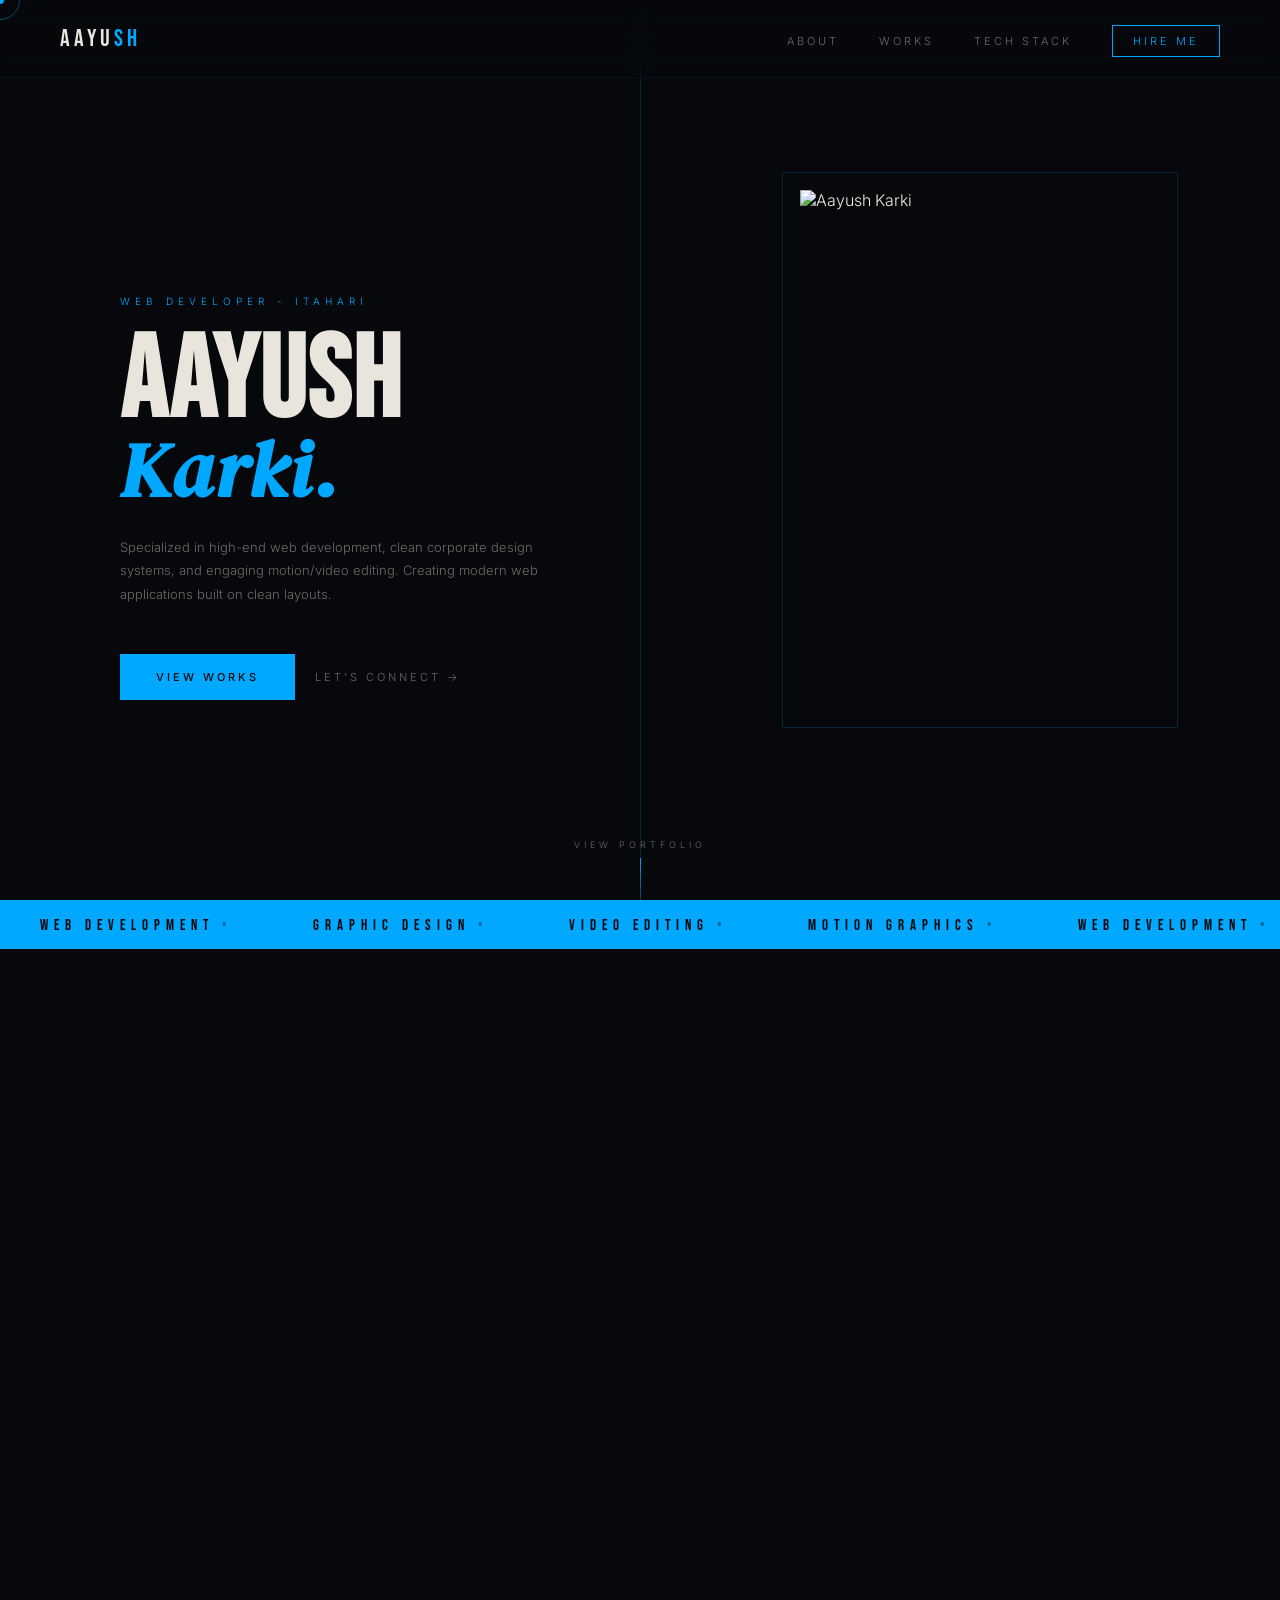
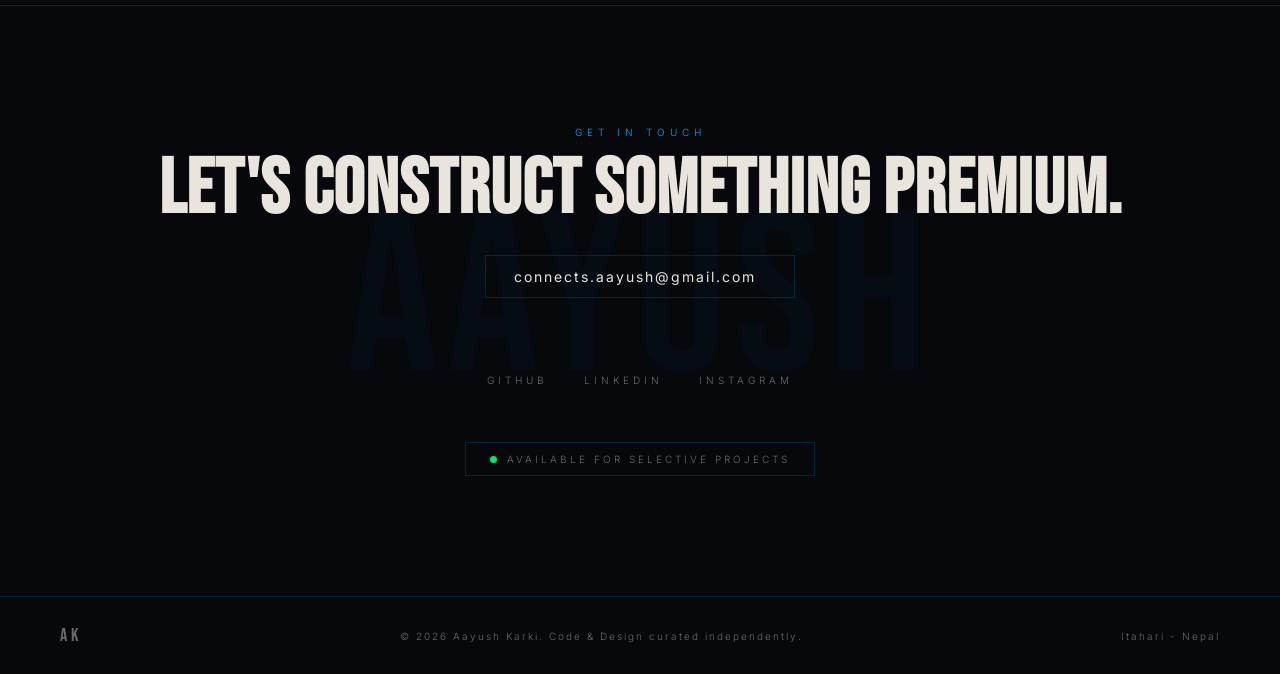
==== commit f51bea58: "Update portfolio — commit from workspace" ====
--- a/index.html
+++ b/index.html
@@ -64,7 +64,7 @@
 
             <div class="hero-right">
                 <div class="hero-photo-frame animate-item">
-                    <img src="images/hero.jpg" alt="Aayush Karki" class="hero-photo">
+                    <img src="images/hero.jpg?v=2" alt="Aayush Karki" class="hero-photo">
                     <div class="photo-border-offset"></div>
                 </div>
             </div>
@@ -167,7 +167,7 @@
                     </div>
                 </div>
 
-                <!-- Project 3 (Video) -->
+                 <!-- Project 3 (Video) -->
                 <div class="work-item">
                     <div class="work-placeholder">
                         <img src="https://images.unsplash.com/photo-1574717024653-61fd2cf4d44d?auto=format&fit=crop&w=800&q=80"
@@ -182,7 +182,7 @@
                 <!-- Project 4 (Tech) -->
                 <div class="work-item work-item-large">
                     <div class="work-placeholder">
-                        <img src="https://images.unsplash.com/photo-1551288049-bebda4e38f71?auto=format&fit=crop&w=1200&q=80"
+                        <img src="images/horizon.webp"
                             alt="Pulse Dashboard" class="work-thumb">
                     </div>
                     <div class="work-overlay">
--- a/style.css
+++ b/style.css
@@ -1,15 +1,24 @@
 :root {
-    --accent: #00a8ff;           /* Premium Cerulean Blue (Web Dev Accent) */
-    --accent-dim: #0088d0;       /* Darker shade for hover state */
-    --cream: #eae5dc;            /* Warm Off-White / Cream */
-    --black: #06080c;            /* Obsidian Deep Pitch Black */
-    --dark: #0e121a;             /* Dark Gray Base */
-    --mid: #141a26;              /* Mid Gray Base */
-    --border: rgba(0, 168, 255, 0.18); /* Dim Blue Border */
+    --accent: #00a8ff;
+    /* Premium Cerulean Blue (Web Dev Accent) */
+    --accent-dim: #0088d0;
+    /* Darker shade for hover state */
+    --cream: #eae5dc;
+    /* Warm Off-White / Cream */
+    --black: #06080c;
+    /* Obsidian Deep Pitch Black */
+    --dark: #0e121a;
+    /* Dark Gray Base */
+    --mid: #141a26;
+    /* Mid Gray Base */
+    --border: rgba(0, 168, 255, 0.18);
+    /* Dim Blue Border */
     --text-mute: rgba(234, 229, 220, 0.45);
 }
 
-*, *::before, *::after {
+*,
+*::before,
+*::after {
     margin: 0;
     padding: 0;
     box-sizing: border-box;
@@ -25,7 +34,8 @@
     font-family: 'Inter', sans-serif;
     font-weight: 300;
     overflow-x: hidden;
-    cursor: none; /* Custom smooth cursor */
+    cursor: none;
+    /* Custom smooth cursor */
 }
 
 /* CUSTOM SMOOTH CURSOR */
@@ -335,11 +345,26 @@
 .animate-item {
     animation: fadeUp 1s cubic-bezier(0.16, 1, 0.3, 1) forwards;
 }
-.hero-tag.animate-item { animation-delay: 0.2s; }
-.hero-name.animate-item { animation-delay: 0.4s; }
-.hero-desc.animate-item { animation-delay: 0.6s; }
-.hero-actions.animate-item { animation-delay: 0.8s; }
-.hero-photo-frame.animate-item { animation: scaleFadeIn 1.2s cubic-bezier(0.16, 1, 0.3, 1) 0.9s forwards; }
+
+.hero-tag.animate-item {
+    animation-delay: 0.2s;
+}
+
+.hero-name.animate-item {
+    animation-delay: 0.4s;
+}
+
+.hero-desc.animate-item {
+    animation-delay: 0.6s;
+}
+
+.hero-actions.animate-item {
+    animation-delay: 0.8s;
+}
+
+.hero-photo-frame.animate-item {
+    animation: scaleFadeIn 1.2s cubic-bezier(0.16, 1, 0.3, 1) 0.9s forwards;
+}
 
 /* TICKER */
 .ticker {
@@ -522,21 +547,26 @@
 
 .work-grid {
     display: grid;
-    grid-template-columns: repeat(3, 1fr);
-    gap: 2px;
-    background: var(--border);
+    grid-template-columns: repeat(4, minmax(0, 1fr));
+    gap: 12px;
+    grid-auto-flow: row;
+    align-items: stretch;
 }
 
 .work-item {
     position: relative;
     overflow: hidden;
     background: var(--mid);
-    aspect-ratio: 4/5;
+    width: 100%;
+    height: 320px;
+    min-height: 320px;
+    grid-column: span 1;
 }
 
 .work-item-large {
     grid-column: span 2;
-    aspect-ratio: 16/10;
+    height: 320px;
+    min-height: 320px;
 }
 
 .work-overlay {
@@ -585,9 +615,11 @@
 }
 
 .work-thumb {
+    display: block;
     width: 100%;
     height: 100%;
     object-fit: cover;
+    object-position: center;
     filter: grayscale(100%) contrast(1.1) brightness(0.7);
     transition: transform 0.8s cubic-bezier(0.16, 1, 0.3, 1), filter 0.8s;
 }
@@ -910,6 +942,7 @@
         opacity: 0;
         transform: translateY(30px);
     }
+
     to {
         opacity: 1;
         transform: translateY(0);
@@ -920,6 +953,7 @@
     from {
         opacity: 0;
     }
+
     to {
         opacity: 1;
     }
@@ -930,6 +964,7 @@
         opacity: 0;
         transform: scale(0.96);
     }
+
     to {
         opacity: 1;
         transform: scale(1);
@@ -940,16 +975,20 @@
     from {
         transform: translateX(0);
     }
+
     to {
         transform: translateX(-50%);
     }
 }
 
 @keyframes scrollPulse {
-    0%, 100% {
+
+    0%,
+    100% {
         opacity: 0.4;
         transform: scaleY(1);
     }
+
     50% {
         opacity: 1;
         transform: scaleY(1.2);
@@ -957,9 +996,12 @@
 }
 
 @keyframes pulse-green {
-    0%, 100% {
+
+    0%,
+    100% {
         box-shadow: 0 0 0 0 rgba(0, 230, 118, 0.4);
     }
+
     50% {
         box-shadow: 0 0 0 6px rgba(0, 230, 118, 0);
     }
@@ -982,12 +1024,15 @@
     .nav-container {
         padding: 20px 24px;
     }
+
     .nav-links {
         display: none;
     }
+
     .menu-toggle {
         display: flex;
     }
+
     .nav-links.active {
         display: flex;
         flex-direction: column;
@@ -1000,36 +1045,54 @@
         padding: 24px;
         gap: 20px;
     }
+
     section {
         padding: 80px 24px;
     }
+
     #hero {
         grid-template-columns: 1fr;
         padding: 0 24px;
     }
+
     .hero-right {
         display: none;
     }
+
     .hero-left {
         padding: 0 0 80px 0;
     }
+
     .red-line {
         display: none;
     }
+
     #about {
         grid-template-columns: 1fr;
         gap: 56px;
     }
+
     .work-grid {
-        grid-template-columns: 1fr;
-    }
+        grid-template-columns: repeat(2, minmax(0, 1fr));
+        gap: 10px;
+    }
+
+    .work-item,
     .work-item-large {
         grid-column: span 1;
-        aspect-ratio: 4/5;
-    }
+        height: 240px;
+        min-height: 240px;
+    }
+
+    .work-item-large {
+        grid-column: span 2;
+        height: 240px;
+        min-height: 240px;
+    }
+
     .footer {
         flex-direction: column;
         gap: 16px;
         text-align: center;
     }
-}
+}
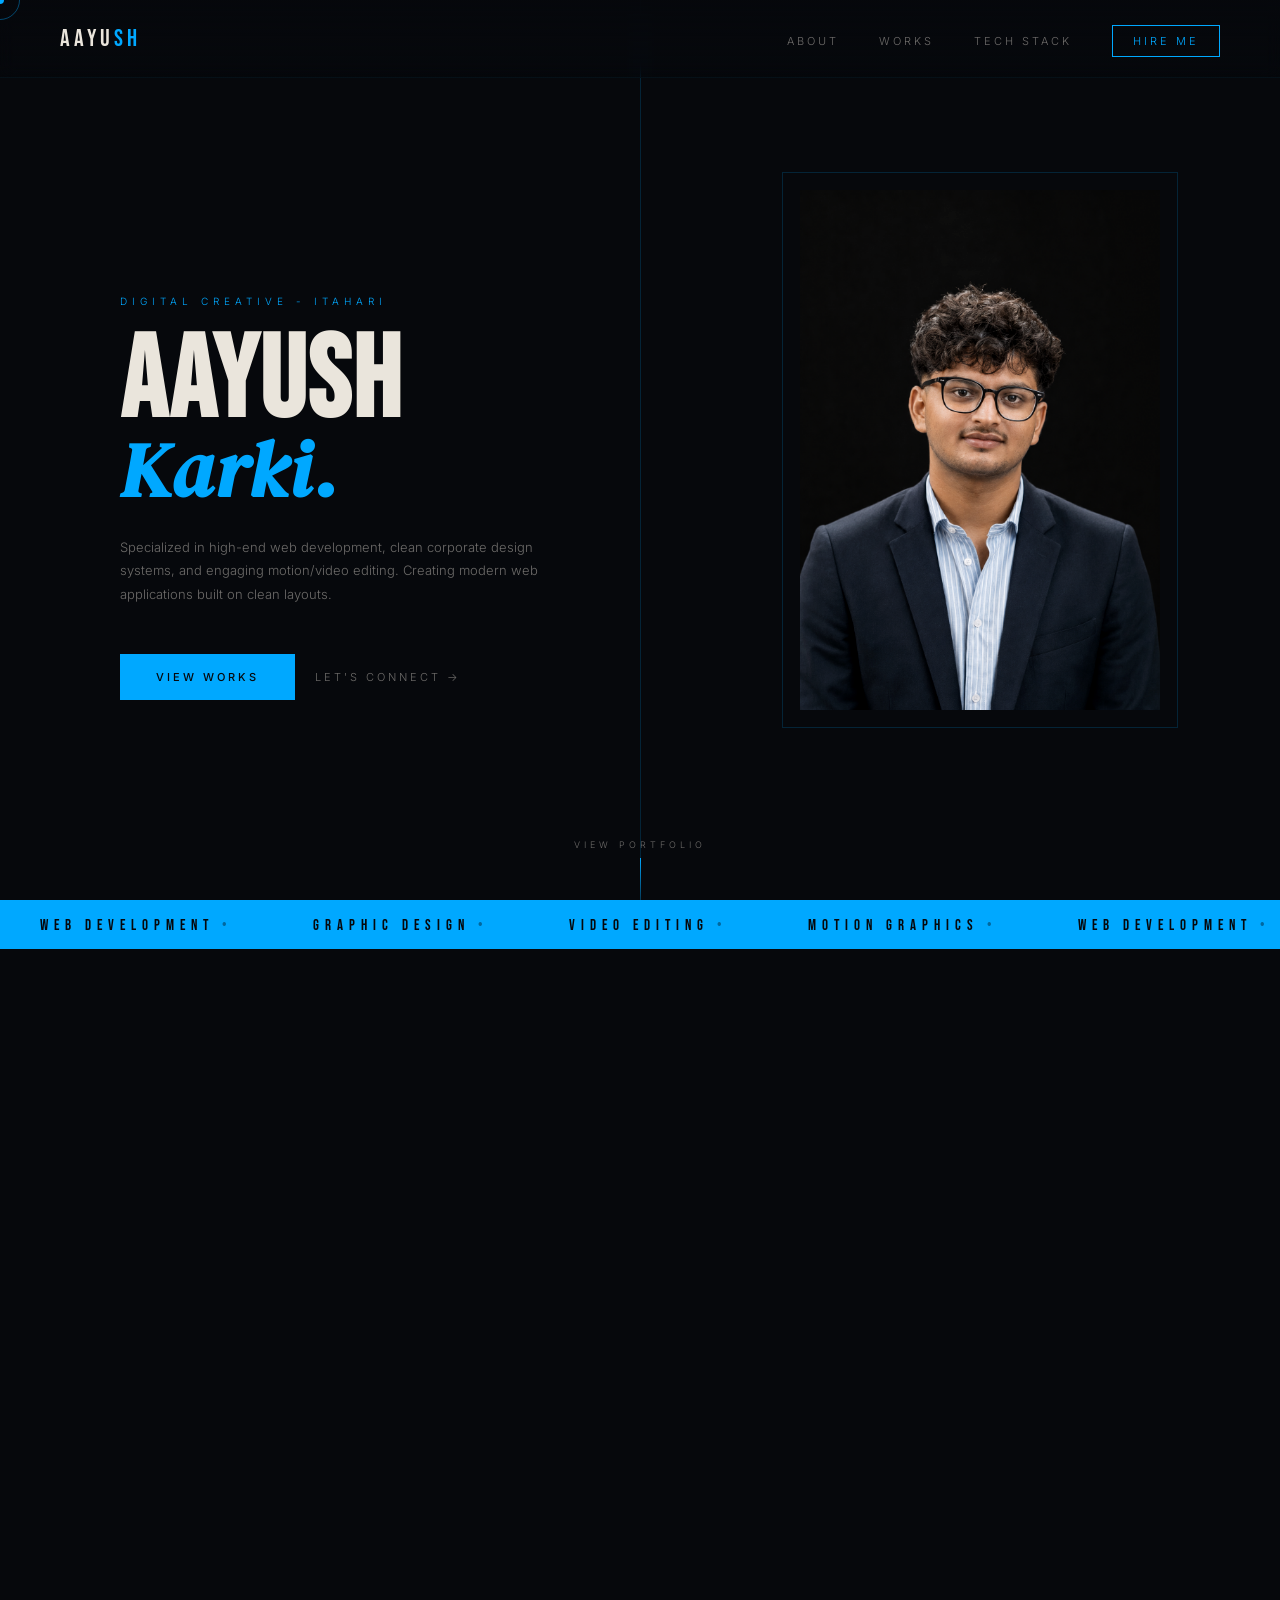
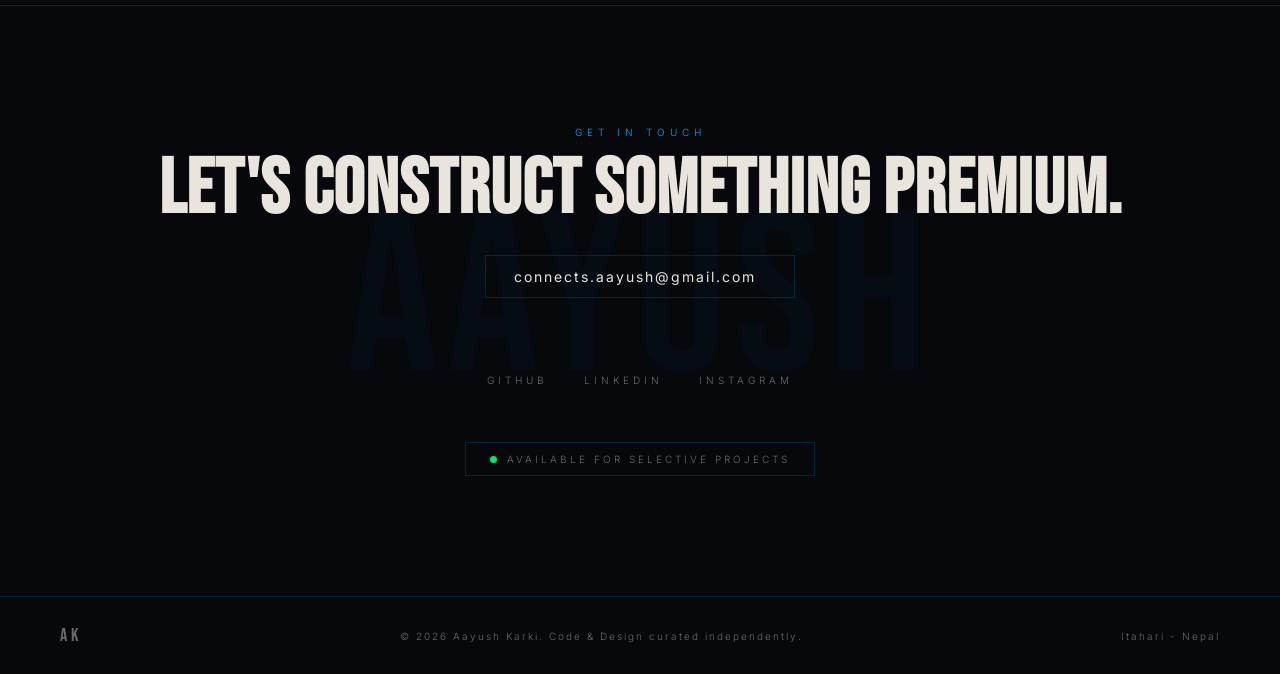
==== commit e67718bc: "Updated" ====
--- a/index.html
+++ b/index.html
@@ -5,7 +5,7 @@
     <meta charset="UTF-8">
     <meta name="viewport" content="width=device-width, initial-scale=1.0">
     <meta name="description" content="Aayush Karki — Creative Web Developer, Graphic Designer & Video Editor.">
-    <title>Aayush Karki — Web Developer & Designer</title>
+    <title>Aayush Karki's Portfolio</title>
     <!-- Fonts -->
     <link
         href="https://fonts.googleapis.com/css2?family=Bebas+Neue&family=DM+Serif+Display:ital@0;1&family=Inter:wght@300;400;500;600&display=swap"
@@ -37,6 +37,7 @@
             <button class="menu-toggle" aria-label="Toggle Navigation">
                 <span class="bar"></span>
                 <span class="bar"></span>
+                <span class="bar"></span>
             </button>
         </div>
     </nav>
@@ -47,7 +48,7 @@
             <div class="red-line"></div>
 
             <div class="hero-left">
-                <p class="hero-tag animate-item">Web Developer - Itahari</p>
+                <p class="hero-tag animate-item">Digital Creative - Itahari</p>
                 <h1 class="hero-name animate-item">
                     AAYUSH
                     <span>Karki.</span>
@@ -203,11 +204,13 @@
                 <span class="tool-tag">React</span>
                 <span class="tool-tag">Next.js</span>
                 <span class="tool-tag">NodeJS</span>
+                <span class="tool-tag">C/C++</span>
                 <span class="tool-tag">Python</span>
                 <span class="tool-tag">Figma</span>
                 <span class="tool-tag">Photoshop</span>
                 <span class="tool-tag">DaVinci Resolve</span>
                 <span class="tool-tag">Git / GitHub</span>
+                <span class="tool-tag">Docker</span>
             </div>
         </section>
 
--- a/style.css
+++ b/style.css
@@ -160,15 +160,34 @@
     background: none;
     border: none;
     flex-direction: column;
+    justify-content: center;
+    align-items: center;
     gap: 6px;
+    width: 36px;
+    height: 30px;
+    padding: 0;
     cursor: pointer;
 }
 
 .menu-toggle .bar {
+    display: block;
     width: 22px;
     height: 1.5px;
     background-color: var(--cream);
+    border-radius: 999px;
     transition: all 0.3s ease;
+}
+
+.menu-toggle.active .bar:nth-child(1) {
+    transform: translateY(7px) rotate(45deg);
+}
+
+.menu-toggle.active .bar:nth-child(2) {
+    opacity: 0;
+}
+
+.menu-toggle.active .bar:nth-child(3) {
+    transform: translateY(-7px) rotate(-45deg);
 }
 
 /* HERO SECTION */
